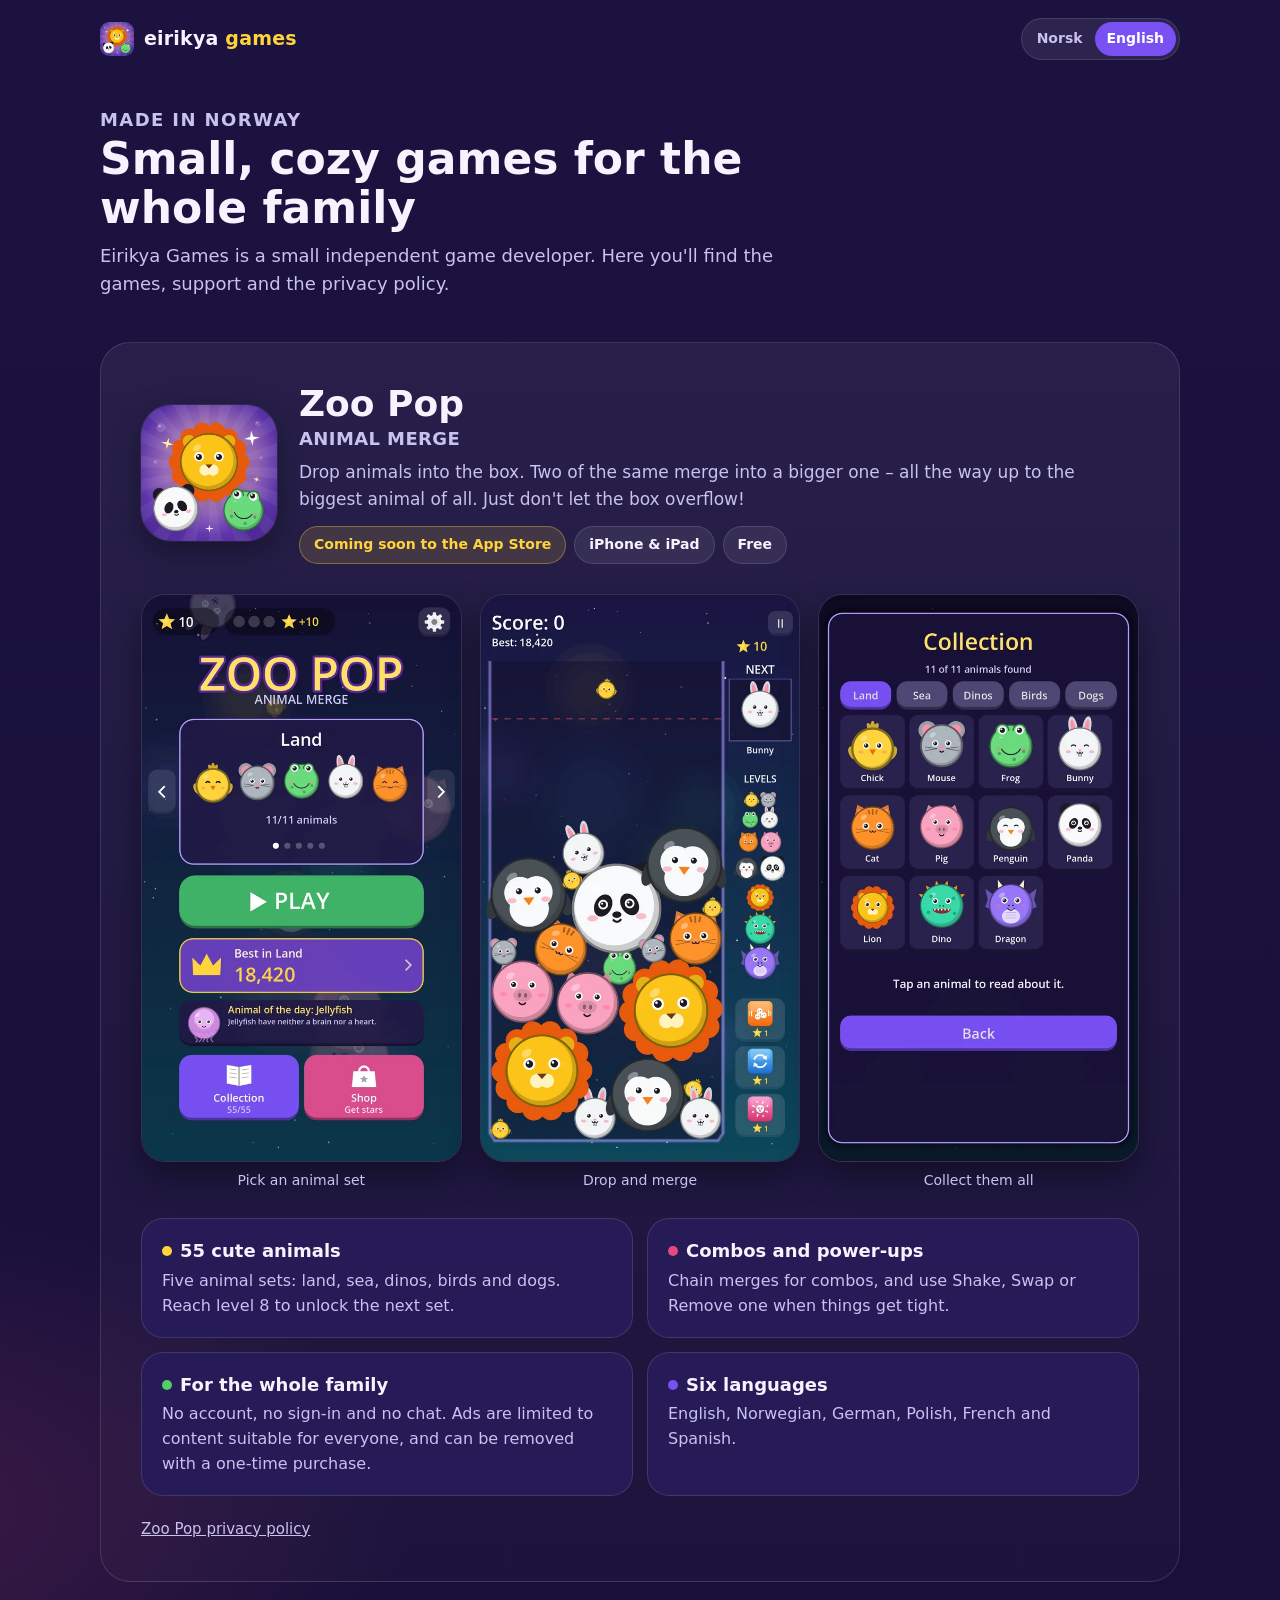
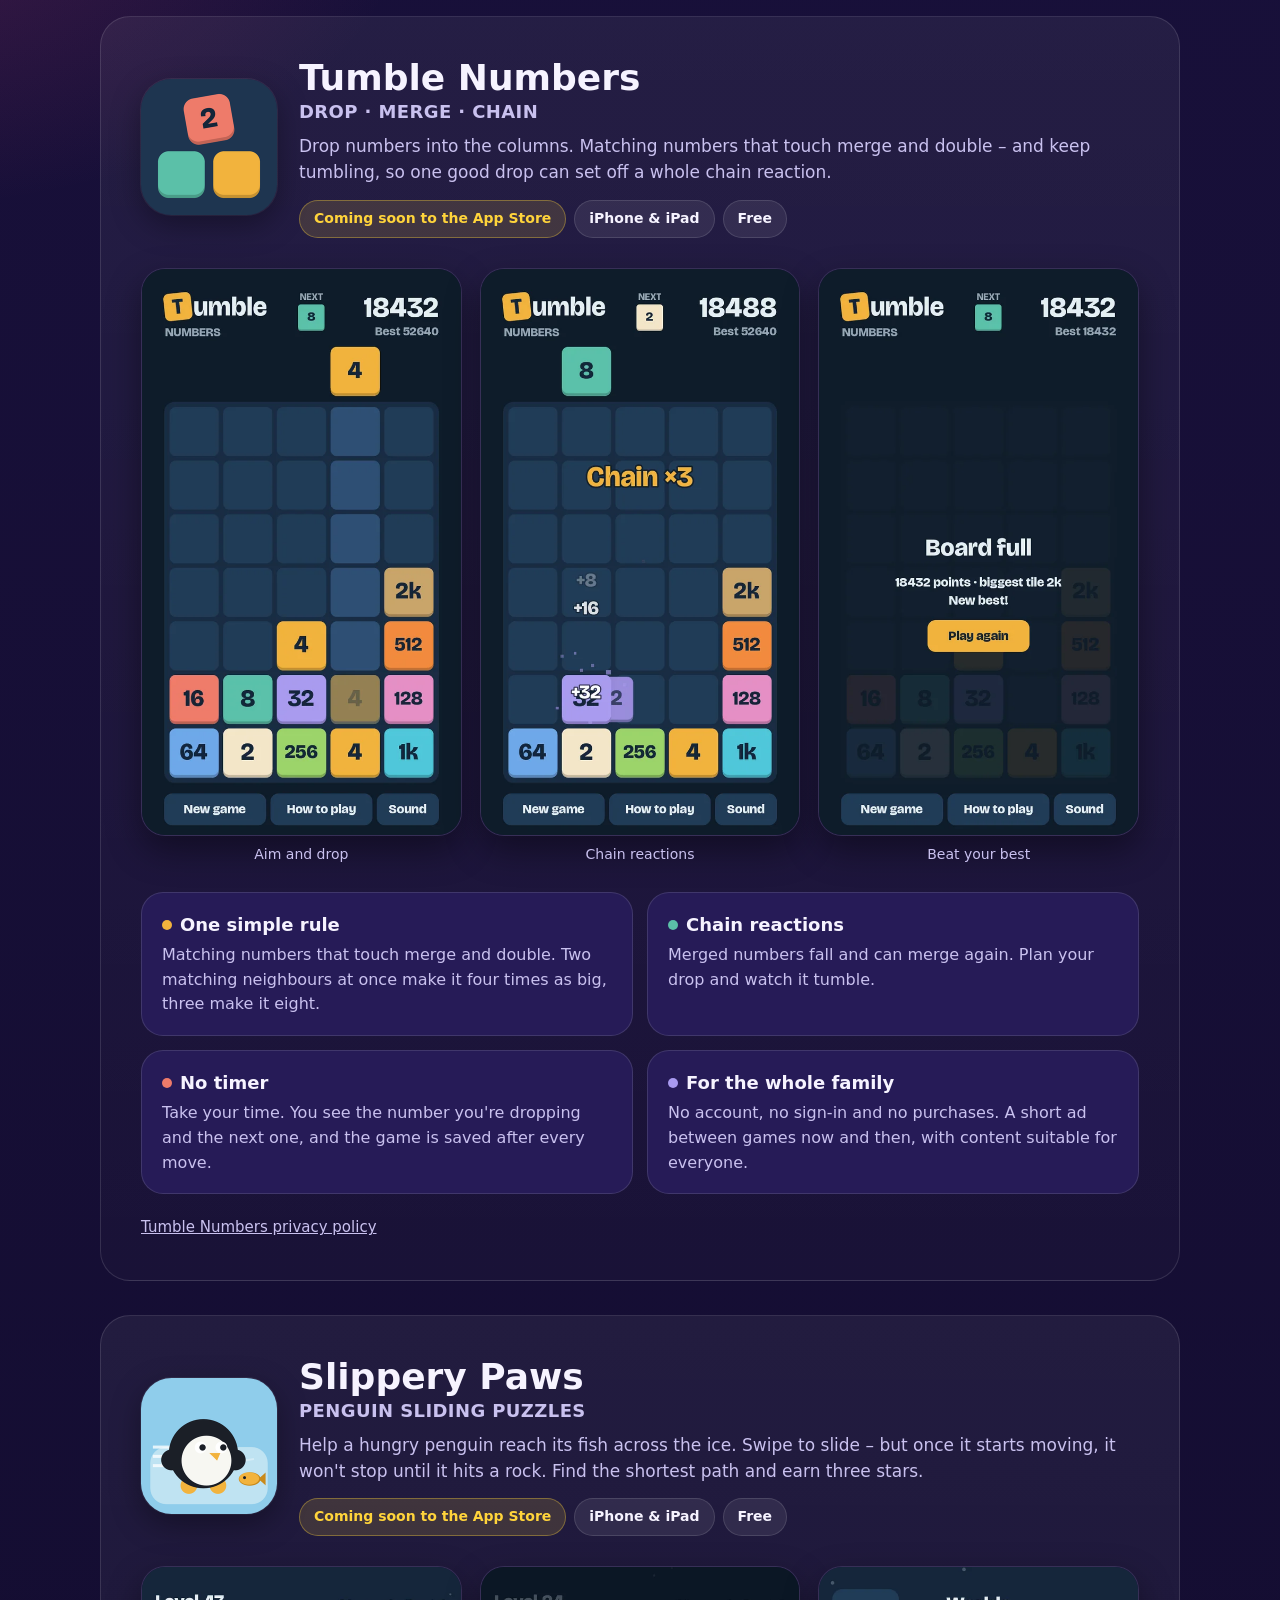
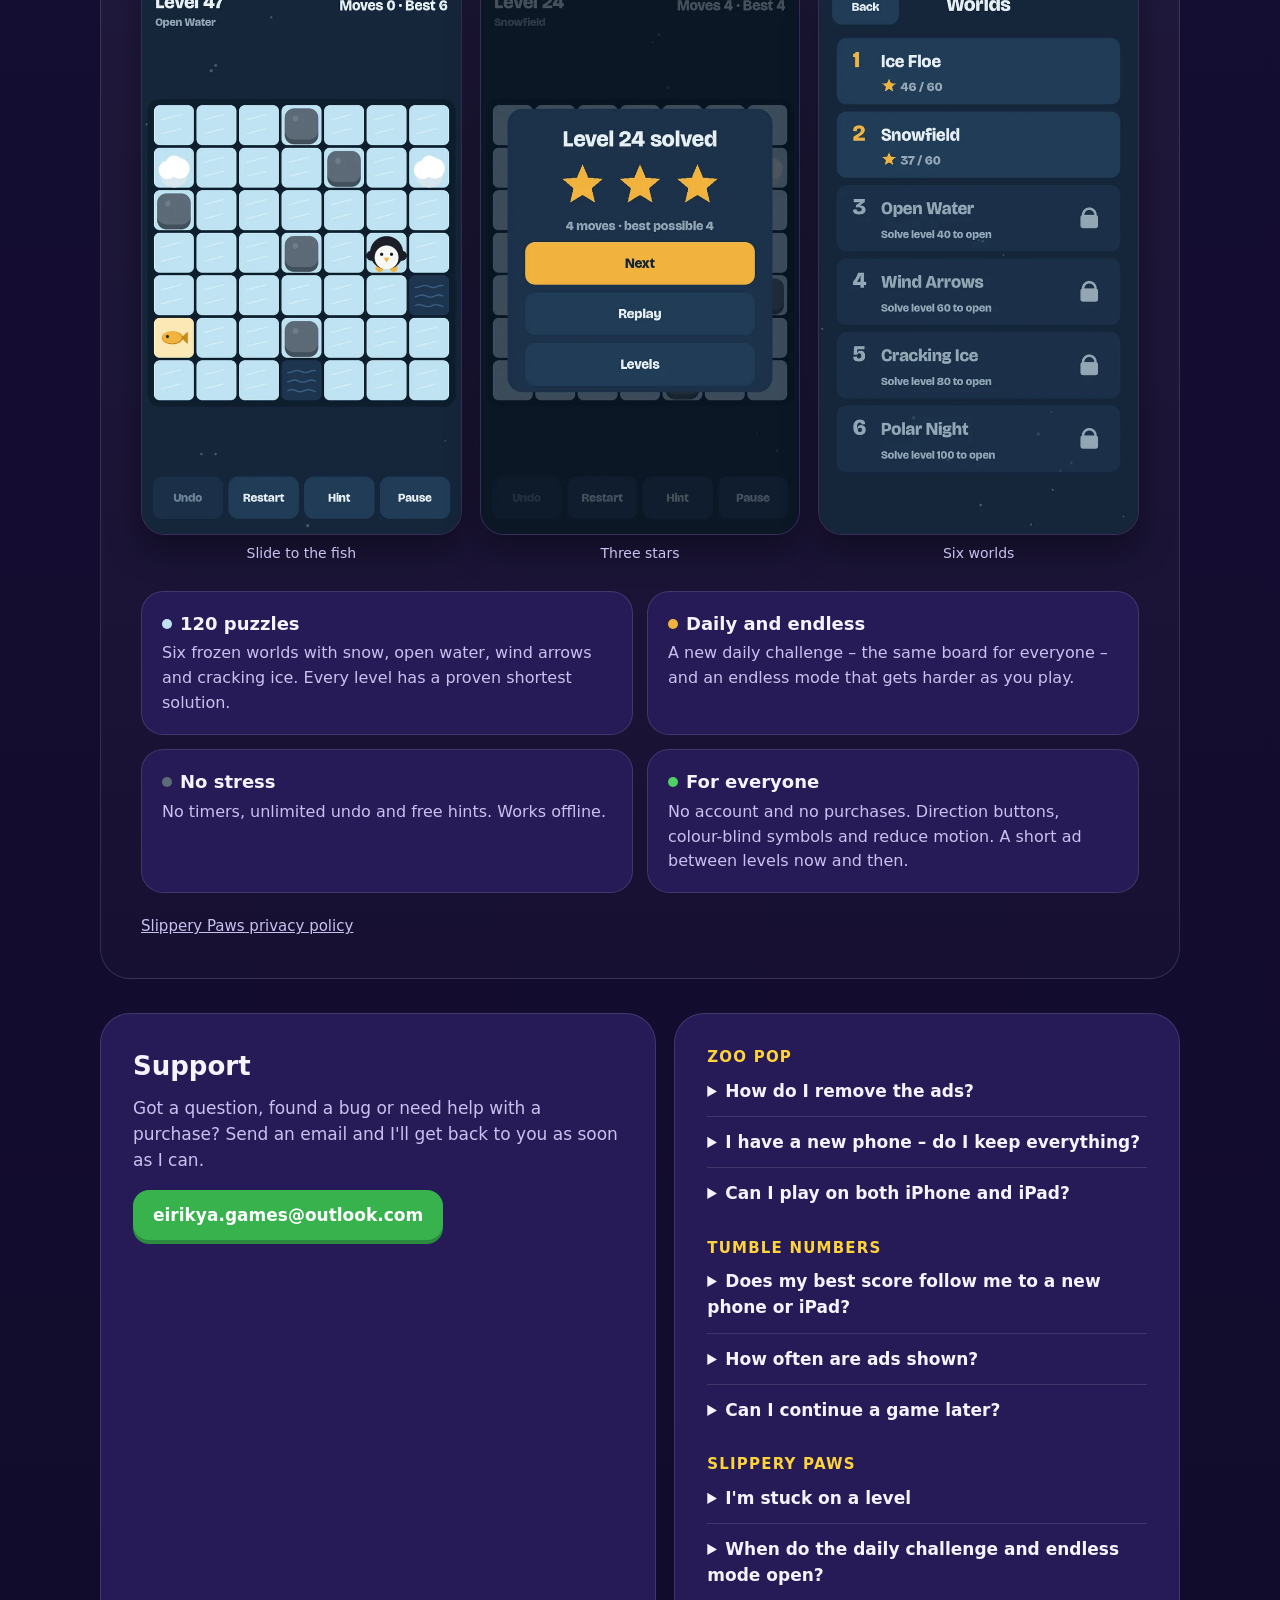
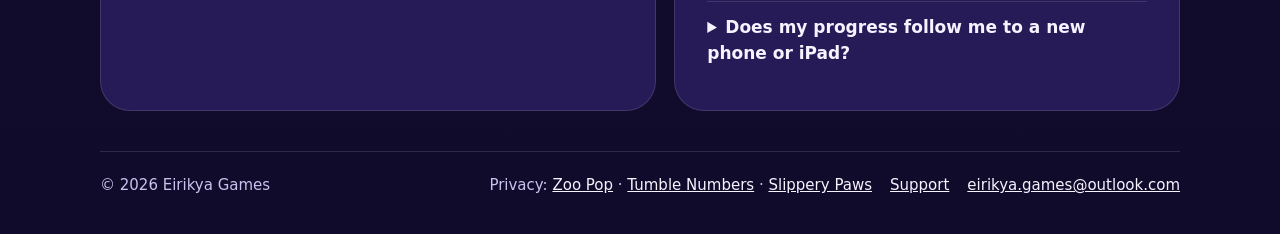
==== index.html @ 103c9e47 "Add Slippery Paws: privacy page and game card on the front page Co-Authored-By: Claude Opus 5.5 <nor" ====
<!doctype html>
<html lang="en">
<head>
  <meta charset="utf-8">
  <meta name="viewport" content="width=device-width, initial-scale=1">
  <title>Eirikya Games – Zoo Pop, Tumble Numbers and Slippery Paws</title>
  <meta name="title-en" content="Eirikya Games – Zoo Pop, Tumble Numbers and Slippery Paws">
  <meta name="title-nb" content="Eirikya Games – Zoo Pop, Tumble Numbers og Slippery Paws">
  <meta name="description" content="Eirikya Games makes small, cozy games for the whole family: Zoo Pop: Animal Merge, Tumble Numbers and Slippery Paws.">
  <meta name="theme-color" content="#1b1240">
  <meta property="og:title" content="Eirikya Games">
  <meta property="og:description" content="Small, cozy games for the whole family: Zoo Pop, Tumble Numbers and Slippery Paws.">
  <meta property="og:image" content="https://eirikya.github.io/img/zoopop-icon.png">
  <meta property="og:url" content="https://eirikya.github.io/">
  <link rel="icon" type="image/png" href="img/favicon.png">
  <link rel="apple-touch-icon" href="img/apple-touch-icon.png">
  <link rel="stylesheet" href="assets/site.css">
  <script src="assets/lang.js"></script>
</head>
<body>
  <div class="wrap">
    <header class="top">
      <a class="brand" href="./">
        <img src="img/favicon.png" alt="" width="34" height="34">
        <span>eirikya <b>games</b></span>
      </a>
      <div class="langs" role="group" aria-label="Language / Språk">
        <button type="button" data-set-lang="nb" aria-pressed="false" lang="nb">Norsk</button>
        <button type="button" data-set-lang="en" aria-pressed="false" lang="en">English</button>
      </div>
    </header>

    <main>
      <section class="intro">
        <div data-l="nb" lang="nb">
          <p class="eyebrow">Laget i Norge</p>
          <h1>Små, koselige spill for hele familien</h1>
          <p>Eirikya Games er en liten, uavhengig spillutvikler. Her finner du spillene, brukerstøtte og personvernerklæringen.</p>
        </div>
        <div data-l="en" lang="en">
          <p class="eyebrow">Made in Norway</p>
          <h1>Small, cozy games for the whole family</h1>
          <p>Eirikya Games is a small independent game developer. Here you'll find the games, support and the privacy policy.</p>
        </div>
      </section>

      <article class="game" id="zoopop" aria-labelledby="zoopop-title">
        <div class="game-head">
          <img class="app-icon" src="img/zoopop-icon.png" alt="Zoo Pop app icon" width="136" height="136">
          <div>
            <h2 id="zoopop-title">Zoo Pop<small>ANIMAL MERGE</small></h2>
            <p data-l="nb" lang="nb">Slipp dyrene ned i boksen. To like dyr smelter sammen til et større – helt opp til det største dyret av dem alle. Men pass på så boksen ikke blir full!</p>
            <p data-l="en" lang="en">Drop animals into the box. Two of the same merge into a bigger one – all the way up to the biggest animal of all. Just don't let the box overflow!</p>
            <div class="badges">
              <span class="badge" data-l="nb" lang="nb">Kommer snart på App Store</span>
              <span class="badge" data-l="en" lang="en">Coming soon to the App Store</span>
              <span class="badge soft">iPhone &amp; iPad</span>
              <span class="badge soft" data-l="nb" lang="nb">Gratis</span>
              <span class="badge soft" data-l="en" lang="en">Free</span>
            </div>
          </div>
        </div>

        <div class="shots">
          <figure>
            <img data-l="nb" src="img/zoopop-menu-nb.webp" alt="Hovedmenyen i Zoo Pop" width="600" height="1067" loading="lazy">
            <img data-l="en" src="img/zoopop-menu.webp" alt="Zoo Pop main menu" width="600" height="1067" loading="lazy">
            <figcaption><span data-l="nb" lang="nb">Velg dyresett</span><span data-l="en" lang="en">Pick an animal set</span></figcaption>
          </figure>
          <figure>
            <img data-l="nb" src="img/zoopop-play-nb.webp" alt="Zoo Pop: dyr som slås sammen i boksen" width="600" height="1067" loading="lazy">
            <img data-l="en" src="img/zoopop-play.webp" alt="Zoo Pop gameplay with merging animals" width="600" height="1067" loading="lazy">
            <figcaption><span data-l="nb" lang="nb">Slipp og slå sammen</span><span data-l="en" lang="en">Drop and merge</span></figcaption>
          </figure>
          <figure>
            <img data-l="nb" src="img/zoopop-collection-nb.webp" alt="Dyresamlingen i Zoo Pop" width="600" height="1067" loading="lazy">
            <img data-l="en" src="img/zoopop-collection.webp" alt="Zoo Pop animal collection" width="600" height="1067" loading="lazy">
            <figcaption><span data-l="nb" lang="nb">Samle alle dyrene</span><span data-l="en" lang="en">Collect them all</span></figcaption>
          </figure>
        </div>

        <div class="features">
          <div class="feature">
            <h3><span class="dot" style="background:#ffd43b"></span><span data-l="nb" lang="nb">55 søte dyr</span><span data-l="en" lang="en">55 cute animals</span></h3>
            <p data-l="nb" lang="nb">Fem dyresett: land, hav, dinoer, fugler og hunder. Lag nivå 8 for å låse opp neste sett.</p>
            <p data-l="en" lang="en">Five animal sets: land, sea, dinos, birds and dogs. Reach level 8 to unlock the next set.</p>
          </div>
          <div class="feature">
            <h3><span class="dot" style="background:#e64980"></span><span data-l="nb" lang="nb">Kombo og hjelpemidler</span><span data-l="en" lang="en">Combos and power-ups</span></h3>
            <p data-l="nb" lang="nb">Slå sammen flere dyr på rad for kombo, og bruk Rist, Bytt eller Fjern ett dyr når det blir trangt.</p>
            <p data-l="en" lang="en">Chain merges for combos, and use Shake, Swap or Remove one when things get tight.</p>
          </div>
          <div class="feature">
            <h3><span class="dot" style="background:#51cf66"></span><span data-l="nb" lang="nb">For hele familien</span><span data-l="en" lang="en">For the whole family</span></h3>
            <p data-l="nb" lang="nb">Ingen konto, ingen innlogging og ingen chat. Reklamen er begrenset til innhold som passer for alle, og kan fjernes med et engangskjøp.</p>
            <p data-l="en" lang="en">No account, no sign-in and no chat. Ads are limited to content suitable for everyone, and can be removed with a one-time purchase.</p>
          </div>
          <div class="feature">
            <h3><span class="dot" style="background:#7950f2"></span><span data-l="nb" lang="nb">Seks språk</span><span data-l="en" lang="en">Six languages</span></h3>
            <p data-l="nb" lang="nb">Norsk, engelsk, tysk, polsk, fransk og spansk.</p>
            <p data-l="en" lang="en">English, Norwegian, German, Polish, French and Spanish.</p>
          </div>
        </div>
        <p class="game-links">
          <a href="zoopop/personvern.html"><span data-l="nb" lang="nb">Personvern for Zoo Pop</span><span data-l="en" lang="en">Zoo Pop privacy policy</span></a>
        </p>
      </article>

      <article class="game" id="tumble-numbers" aria-labelledby="tumble-title">
        <div class="game-head">
          <img class="app-icon" src="img/tumble-numbers-icon.png" alt="Tumble Numbers app icon" width="136" height="136">
          <div>
            <h2 id="tumble-title">Tumble Numbers<small>DROP · MERGE · CHAIN</small></h2>
            <p data-l="nb" lang="nb">Slipp tall ned i kolonnene. Like tall som havner inntil hverandre, slår seg sammen og dobles – og faller videre, så ett godt slipp kan sette i gang en hel kjedereaksjon.</p>
            <p data-l="en" lang="en">Drop numbers into the columns. Matching numbers that touch merge and double – and keep tumbling, so one good drop can set off a whole chain reaction.</p>
            <div class="badges">
              <span class="badge" data-l="nb" lang="nb">Kommer snart på App Store</span>
              <span class="badge" data-l="en" lang="en">Coming soon to the App Store</span>
              <span class="badge soft">iPhone &amp; iPad</span>
              <span class="badge soft" data-l="nb" lang="nb">Gratis</span>
              <span class="badge soft" data-l="en" lang="en">Free</span>
            </div>
          </div>
        </div>

        <div class="shots">
          <figure>
            <img src="img/tumble-numbers-play.webp" alt="Tumble Numbers: the number above the board and where it will land" width="600" height="1067" loading="lazy">
            <figcaption><span data-l="nb" lang="nb">Sikt og slipp</span><span data-l="en" lang="en">Aim and drop</span></figcaption>
          </figure>
          <figure>
            <img src="img/tumble-numbers-chain.webp" alt="Tumble Numbers: a chain reaction" width="600" height="1067" loading="lazy">
            <figcaption><span data-l="nb" lang="nb">Kjedereaksjoner</span><span data-l="en" lang="en">Chain reactions</span></figcaption>
          </figure>
          <figure>
            <img src="img/tumble-numbers-over.webp" alt="Tumble Numbers: board full and a new best score" width="600" height="1067" loading="lazy">
            <figcaption><span data-l="nb" lang="nb">Slå rekorden</span><span data-l="en" lang="en">Beat your best</span></figcaption>
          </figure>
        </div>

        <div class="features">
          <div class="feature">
            <h3><span class="dot" style="background:#f2b33d"></span><span data-l="nb" lang="nb">Én enkel regel</span><span data-l="en" lang="en">One simple rule</span></h3>
            <p data-l="nb" lang="nb">Like tall som møtes, slås sammen og dobles. To like naboer på én gang gir fire ganger så mye, tre gir åtte.</p>
            <p data-l="en" lang="en">Matching numbers that touch merge and double. Two matching neighbours at once make it four times as big, three make it eight.</p>
          </div>
          <div class="feature">
            <h3><span class="dot" style="background:#5bc0a8"></span><span data-l="nb" lang="nb">Kjedereaksjoner</span><span data-l="en" lang="en">Chain reactions</span></h3>
            <p data-l="nb" lang="nb">Sammenslåtte tall faller ned og kan slå seg sammen igjen. Planlegg slippet, og se det tumle.</p>
            <p data-l="en" lang="en">Merged numbers fall and can merge again. Plan your drop and watch it tumble.</p>
          </div>
          <div class="feature">
            <h3><span class="dot" style="background:#ee7b6a"></span><span data-l="nb" lang="nb">Ingen klokke</span><span data-l="en" lang="en">No timer</span></h3>
            <p data-l="nb" lang="nb">Tenk så lenge du vil. Du ser tallet du slipper og det neste, og spillet lagres etter hvert trekk.</p>
            <p data-l="en" lang="en">Take your time. You see the number you're dropping and the next one, and the game is saved after every move.</p>
          </div>
          <div class="feature">
            <h3><span class="dot" style="background:#a99af0"></span><span data-l="nb" lang="nb">For hele familien</span><span data-l="en" lang="en">For the whole family</span></h3>
            <p data-l="nb" lang="nb">Ingen konto, ingen innlogging og ingen kjøp. En kort reklame mellom spillene innimellom, med innhold som passer for alle.</p>
            <p data-l="en" lang="en">No account, no sign-in and no purchases. A short ad between games now and then, with content suitable for everyone.</p>
          </div>
        </div>
        <p class="game-links">
          <a href="tumble-numbers/personvern.html"><span data-l="nb" lang="nb">Personvern for Tumble Numbers</span><span data-l="en" lang="en">Tumble Numbers privacy policy</span></a>
        </p>
      </article>

      <article class="game" id="slippery-paws" aria-labelledby="slippery-title">
        <div class="game-head">
          <img class="app-icon" src="img/slippery-paws-icon.png" alt="Slippery Paws app icon" width="136" height="136">
          <div>
            <h2 id="slippery-title">Slippery Paws<small>PENGUIN SLIDING PUZZLES</small></h2>
            <p data-l="nb" lang="nb">Hjelp en sulten pingvin fram til fisken over isen. Sveip for å gli – men når pingvinen først er i gang, stopper den ikke før den treffer en stein. Finn den korteste veien og få tre stjerner.</p>
            <p data-l="en" lang="en">Help a hungry penguin reach its fish across the ice. Swipe to slide – but once it starts moving, it won't stop until it hits a rock. Find the shortest path and earn three stars.</p>
            <div class="badges">
              <span class="badge" data-l="nb" lang="nb">Kommer snart på App Store</span>
              <span class="badge" data-l="en" lang="en">Coming soon to the App Store</span>
              <span class="badge soft">iPhone &amp; iPad</span>
              <span class="badge soft" data-l="nb" lang="nb">Gratis</span>
              <span class="badge soft" data-l="en" lang="en">Free</span>
            </div>
          </div>
        </div>

        <div class="shots">
          <figure>
            <img src="img/slippery-paws-play.webp" alt="Slippery Paws: a level with open water and snow" width="600" height="1067" loading="lazy">
            <figcaption><span data-l="nb" lang="nb">Gli til fisken</span><span data-l="en" lang="en">Slide to the fish</span></figcaption>
          </figure>
          <figure>
            <img src="img/slippery-paws-solved.webp" alt="Slippery Paws: level solved with three stars" width="600" height="1067" loading="lazy">
            <figcaption><span data-l="nb" lang="nb">Tre stjerner</span><span data-l="en" lang="en">Three stars</span></figcaption>
          </figure>
          <figure>
            <img src="img/slippery-paws-worlds.webp" alt="Slippery Paws: six frozen worlds" width="600" height="1067" loading="lazy">
            <figcaption><span data-l="nb" lang="nb">Seks verdener</span><span data-l="en" lang="en">Six worlds</span></figcaption>
          </figure>
        </div>

        <div class="features">
          <div class="feature">
            <h3><span class="dot" style="background:#bfe3f2"></span><span data-l="nb" lang="nb">120 gåter</span><span data-l="en" lang="en">120 puzzles</span></h3>
            <p data-l="nb" lang="nb">Seks frosne verdener med snø, råk, vindpiler og sprukken is. Hvert nivå har en bevist korteste løsning.</p>
            <p data-l="en" lang="en">Six frozen worlds with snow, open water, wind arrows and cracking ice. Every level has a proven shortest solution.</p>
          </div>
          <div class="feature">
            <h3><span class="dot" style="background:#f2b33d"></span><span data-l="nb" lang="nb">Daglig og uendelig</span><span data-l="en" lang="en">Daily and endless</span></h3>
            <p data-l="nb" lang="nb">En ny daglig utfordring – samme brett for alle – og en uendelig modus som blir vanskeligere jo mer du spiller.</p>
            <p data-l="en" lang="en">A new daily challenge – the same board for everyone – and an endless mode that gets harder as you play.</p>
          </div>
          <div class="feature">
            <h3><span class="dot" style="background:#5c6b78"></span><span data-l="nb" lang="nb">Ingen stress</span><span data-l="en" lang="en">No stress</span></h3>
            <p data-l="nb" lang="nb">Ingen klokke, ubegrenset angre og gratis hint. Spillet virker uten nett.</p>
            <p data-l="en" lang="en">No timers, unlimited undo and free hints. Works offline.</p>
          </div>
          <div class="feature">
            <h3><span class="dot" style="background:#51cf66"></span><span data-l="nb" lang="nb">For alle</span><span data-l="en" lang="en">For everyone</span></h3>
            <p data-l="nb" lang="nb">Ingen konto og ingen kjøp. Retningsknapper, fargeblind-symboler og redusert bevegelse. En kort reklame mellom nivåene innimellom.</p>
            <p data-l="en" lang="en">No account and no purchases. Direction buttons, colour-blind symbols and reduce motion. A short ad between levels now and then.</p>
          </div>
        </div>
        <p class="game-links">
          <a href="slippery-paws/personvern.html"><span data-l="nb" lang="nb">Personvern for Slippery Paws</span><span data-l="en" lang="en">Slippery Paws privacy policy</span></a>
        </p>
      </article>

      <section class="support" id="support" aria-labelledby="support-title">
        <div>
          <h2 id="support-title"><span data-l="nb" lang="nb">Brukerstøtte</span><span data-l="en" lang="en">Support</span></h2>
          <p data-l="nb" lang="nb">Har du spørsmål, funnet en feil eller trenger hjelp med et kjøp? Send en e-post, så svarer jeg så fort jeg kan.</p>
          <p data-l="en" lang="en">Got a question, found a bug or need help with a purchase? Send an email and I'll get back to you as soon as I can.</p>
          <a class="btn" href="mailto:eirikya.games@outlook.com">eirikya.games@outlook.com</a>
        </div>
        <div>
          <div data-l="nb" lang="nb">
            <div class="faq-group">
            <h3>Zoo Pop</h3>
            <details>
              <summary>Hvordan fjerner jeg reklamen?</summary>
              <p>Kjøp «Fjern reklame» i butikken eller under Innstillinger (tannhjulet). Det er et engangskjøp som gjelder for alltid.</p>
            </details>
            <details>
              <summary>Jeg har ny telefon – får jeg med meg alt?</summary>
              <p>Ja, hvis du er logget inn med samme Apple-konto og iCloud. Rekorder, stjerner, dyr, hatter og rammer hentes fra iCloud av seg selv, og «Fjern reklame» kommer tilbake automatisk. Mangler reklamekjøpet, trykk «Gjenopprett kjøp» under Innstillinger.</p>
            </details>
            <details>
              <summary>Kan jeg spille på både iPhone og iPad?</summary>
              <p>Ja. Fremgangen lagres på enheten og i din egen iCloud, så du har de samme rekordene, stjernene og dyrene på alle enhetene med samme Apple-konto. Under Innstillinger i spillet ser du om iCloud er på.</p>
            </details>
            </div>
            <div class="faq-group">
            <h3>Tumble Numbers</h3>
            <details>
              <summary>Følger rekorden med til en ny telefon eller iPad?</summary>
              <p>Nei. Rekorden lagres bare på enheten du spiller på, så iPhone og iPad har hver sin rekord, og den forsvinner hvis du sletter appen.</p>
            </details>
            <details>
              <summary>Hvor ofte kommer det reklame?</summary>
              <p>Bare mellom spillene, aldri mens du spiller, og høyst hvert 2. minutt. Spillet har ingen kjøp, heller ikke for å fjerne reklamen.</p>
            </details>
            <details>
              <summary>Kan jeg fortsette et spill senere?</summary>
              <p>Ja. Spillet lagres etter hvert trekk og når du legger bort appen, og fortsetter der du slapp neste gang du åpner den.</p>
            </details>
            </div>
            <div class="faq-group">
            <h3>Slippery Paws</h3>
            <details>
              <summary>Jeg står fast på et nivå</summary>
              <p>Trykk «Hint» – det er gratis og viser neste trekk på den korteste veien. Sier hintet «Try restarting», har sprukken is stengt veien: trykk «Restart».</p>
            </details>
            <details>
              <summary>Når åpner daglig utfordring og uendelig modus?</summary>
              <p>Etter at du har løst nivå 10. Den daglige utfordringen er den samme for alle, og bare første forsøk teller.</p>
            </details>
            <details>
              <summary>Følger fremdriften med til en ny telefon eller iPad?</summary>
              <p>Nei, fremdriften lagres bare på enheten du spiller på.</p>
            </details>
            </div>
          </div>
          <div data-l="en" lang="en">
            <div class="faq-group">
            <h3>Zoo Pop</h3>
            <details>
              <summary>How do I remove the ads?</summary>
              <p>Buy “Remove ads” in the shop or under Settings (the gear). It's a one-time purchase that lasts forever.</p>
            </details>
            <details>
              <summary>I have a new phone – do I keep everything?</summary>
              <p>Yes, as long as you're signed in with the same Apple Account and iCloud. Your scores, stars, animals, hats and frames come back from iCloud automatically, and “Remove ads” is restored by itself. If the ad purchase is missing, tap “Restore purchases” under Settings.</p>
            </details>
            <details>
              <summary>Can I play on both iPhone and iPad?</summary>
              <p>Yes. Your progress is saved on the device and in your own iCloud, so you have the same scores, stars and animals on every device with the same Apple Account. Settings in the game shows whether iCloud is on.</p>
            </details>
            </div>
            <div class="faq-group">
            <h3>Tumble Numbers</h3>
            <details>
              <summary>Does my best score follow me to a new phone or iPad?</summary>
              <p>No. The best score is stored only on the device you play on, so iPhone and iPad each have their own, and it's gone if you delete the app.</p>
            </details>
            <details>
              <summary>How often are ads shown?</summary>
              <p>Only between games, never while you play, and at most every 2 minutes. The game has no purchases, including none to remove ads.</p>
            </details>
            <details>
              <summary>Can I continue a game later?</summary>
              <p>Yes. The game is saved after every move and when you leave the app, and continues where you left off next time.</p>
            </details>
            </div>
            <div class="faq-group">
            <h3>Slippery Paws</h3>
            <details>
              <summary>I'm stuck on a level</summary>
              <p>Tap “Hint” – it's free and shows the next move on the shortest path. If the hint says “Try restarting”, cracked ice has closed the way: tap “Restart”.</p>
            </details>
            <details>
              <summary>When do the daily challenge and endless mode open?</summary>
              <p>After you solve level 10. The daily challenge is the same for everyone, and only your first try counts.</p>
            </details>
            <details>
              <summary>Does my progress follow me to a new phone or iPad?</summary>
              <p>No, your progress is stored only on the device you play on.</p>
            </details>
            </div>
          </div>
        </div>
      </section>
    </main>

    <footer class="foot">
      <span>© 2026 Eirikya Games</span>
      <nav aria-label="Footer">
        <span><span data-l="nb" lang="nb">Personvern:</span><span data-l="en" lang="en">Privacy:</span>
          <a href="zoopop/personvern.html">Zoo Pop</a> ·
          <a href="tumble-numbers/personvern.html">Tumble Numbers</a> ·
          <a href="slippery-paws/personvern.html">Slippery Paws</a></span>
        <a href="#support"><span data-l="nb" lang="nb">Brukerstøtte</span><span data-l="en" lang="en">Support</span></a>
        <a href="mailto:eirikya.games@outlook.com">eirikya.games@outlook.com</a>
      </nav>
    </footer>
  </div>
</body>
</html>
---- assets/site.css ----
/* Eirikya Games – felles stil */
:root {
  --bg: #1b1240;
  --bg-deep: #110b2b;
  --card: #261b57;
  --card-hi: #30246a;
  --line: rgba(255, 255, 255, 0.12);
  --text: #f6f3ff;
  --muted: #c9c1ef;
  --yellow: #ffd43b;
  --green: #37b24d;
  --green-hi: #51cf66;
  --violet: #7950f2;
  --pink: #e64980;
  --paper: #fbfaff;
  --ink: #221a45;
  --ink-muted: #5b5480;
  --radius: 22px;
  --font: ui-rounded, "SF Pro Rounded", "Nunito", "Segoe UI", system-ui, -apple-system, Roboto, "Helvetica Neue", Arial, sans-serif;
}

* { box-sizing: border-box; }

html { -webkit-text-size-adjust: 100%; }

body {
  margin: 0;
  font-family: var(--font);
  font-size: 17px;
  line-height: 1.55;
  color: var(--text);
  background-color: var(--bg);
  background-image:
    radial-gradient(1200px 600px at 85% -10%, rgba(121, 80, 242, 0.35), transparent 60%),
    radial-gradient(900px 500px at -10% 30%, rgba(230, 73, 128, 0.18), transparent 60%),
    linear-gradient(180deg, var(--bg) 0%, var(--bg-deep) 100%);
  min-height: 100vh;
}

a { color: var(--yellow); }
a:hover { text-decoration-thickness: 2px; }

img { max-width: 100%; height: auto; display: block; }

.wrap { width: min(1080px, 100% - 32px); margin-inline: auto; }

/* Språkbytte: uten JavaScript vises begge språk */
html[data-lang="en"] [data-l="nb"],
html[data-lang="nb"] [data-l="en"] { display: none !important; }

/* Topp */
.top {
  display: flex;
  align-items: center;
  justify-content: space-between;
  gap: 12px;
  padding: 18px 0;
}
.brand {
  display: inline-flex;
  align-items: center;
  gap: 10px;
  color: var(--text);
  text-decoration: none;
  font-weight: 800;
  font-size: 19px;
  letter-spacing: 0.2px;
}
.brand img { width: 34px; height: 34px; border-radius: 9px; }
.brand span { white-space: nowrap; }
.brand span b { color: var(--yellow); }

.langs {
  display: inline-flex;
  background: rgba(255, 255, 255, 0.08);
  border: 1px solid var(--line);
  border-radius: 999px;
  padding: 3px;
}
.langs button {
  font: inherit;
  font-size: 14px;
  font-weight: 700;
  color: var(--muted);
  background: none;
  border: 0;
  border-radius: 999px;
  padding: 6px 12px;
  cursor: pointer;
  min-height: 34px;
}
.langs button[aria-pressed="true"] { background: var(--violet); color: #fff; }
.langs button:focus-visible { outline: 2px solid var(--yellow); outline-offset: 2px; }

/* Forside */
.intro { padding: 28px 0 10px; max-width: 720px; }
.eyebrow {
  margin: 0 0 6px;
  color: var(--yellow);
  font-weight: 800;
  font-size: 14px;
  letter-spacing: 1.4px;
  text-transform: uppercase;
}
.intro h1 { margin: 0 0 10px; font-size: clamp(30px, 6vw, 44px); line-height: 1.12; }
.intro p { margin: 0; color: var(--muted); font-size: 18px; }

.game {
  margin: 34px 0 0;
  background: linear-gradient(180deg, rgba(255, 255, 255, 0.06), rgba(255, 255, 255, 0.02));
  border: 1px solid var(--line);
  border-radius: 30px;
  padding: clamp(20px, 4vw, 40px);
}
.game-head {
  display: grid;
  grid-template-columns: auto 1fr;
  gap: 22px;
  align-items: center;
}
.app-icon {
  width: clamp(96px, 18vw, 136px);
  aspect-ratio: 1;
  border-radius: 22.5%;
  box-shadow: 0 10px 30px rgba(0, 0, 0, 0.35), 0 0 0 1px rgba(255, 255, 255, 0.08);
}
.game h2 { margin: 0; font-size: clamp(26px, 4.6vw, 36px); line-height: 1.15; }
.game h2 small { display: block; color: var(--muted); font-size: 0.5em; font-weight: 700; letter-spacing: 0.4px; margin-top: 4px; }
.game-head p { margin: 10px 0 0; color: var(--muted); }

.badges { display: flex; flex-wrap: wrap; gap: 8px; margin-top: 14px; }
.badge {
  display: inline-flex;
  align-items: center;
  gap: 6px;
  padding: 7px 14px;
  border-radius: 999px;
  font-size: 14px;
  font-weight: 800;
  background: rgba(255, 212, 59, 0.14);
  color: var(--yellow);
  border: 1px solid rgba(255, 212, 59, 0.35);
}
.badge.soft { background: rgba(255, 255, 255, 0.08); color: var(--text); border-color: var(--line); }

.shots {
  display: grid;
  grid-template-columns: repeat(3, 1fr);
  gap: 18px;
  margin: 30px 0 6px;
}
.shots figure { margin: 0; }
.shots img {
  width: 100%;
  border-radius: 24px;
  border: 1px solid var(--line);
  box-shadow: 0 14px 34px rgba(0, 0, 0, 0.4);
  background: var(--bg);
}
.shots figcaption { text-align: center; color: var(--muted); font-size: 14px; margin-top: 8px; }

.features {
  display: grid;
  grid-template-columns: repeat(2, 1fr);
  gap: 14px;
  margin-top: 26px;
}
.feature {
  background: var(--card);
  border: 1px solid var(--line);
  border-radius: var(--radius);
  padding: 18px 20px;
}
.feature h3 { margin: 0 0 4px; font-size: 18px; }
.feature p { margin: 0; color: var(--muted); font-size: 16px; }
.dot { display: inline-block; width: 10px; height: 10px; border-radius: 50%; margin-right: 8px; vertical-align: 1px; }

.game-links { margin: 22px 0 0; font-size: 15px; }
.game-links a { color: var(--muted); }

/* Brukerstøtte */
.support {
  margin: 34px 0 0;
  display: grid;
  grid-template-columns: 1.1fr 1fr;
  gap: 18px;
}
.support > div {
  background: var(--card);
  border: 1px solid var(--line);
  border-radius: 30px;
  padding: clamp(20px, 4vw, 32px);
}
.support h2 { margin: 0 0 8px; font-size: 26px; }
.support p { margin: 0 0 16px; color: var(--muted); }
.btn {
  display: inline-flex;
  align-items: center;
  gap: 8px;
  min-height: 48px;
  padding: 12px 20px;
  border-radius: 16px;
  background: var(--green);
  color: #fff;
  font-weight: 800;
  text-decoration: none;
  box-shadow: 0 4px 0 #2b8a3e;
  word-break: break-all;
}
.btn:hover { background: var(--green-hi); }
.btn:focus-visible { outline: 3px solid var(--yellow); outline-offset: 3px; }

.faq-group + .faq-group { margin-top: 18px; }
.faq-group h3 { margin: 0 0 8px; font-size: 15px; letter-spacing: 1.2px; text-transform: uppercase; color: var(--yellow); }
details { border-top: 1px solid var(--line); padding: 12px 0; }
details:first-of-type { border-top: 0; padding-top: 0; }
summary { cursor: pointer; font-weight: 800; }
details p { margin: 8px 0 0; }

/* Bunn */
.foot {
  margin: 40px 0 0;
  padding: 22px 0 36px;
  border-top: 1px solid var(--line);
  color: var(--muted);
  font-size: 15px;
  display: flex;
  flex-wrap: wrap;
  gap: 8px 22px;
  justify-content: space-between;
}
.foot a { color: var(--text); }
.foot nav { display: flex; flex-wrap: wrap; gap: 8px 18px; }

/* Personvern */
.paper {
  background: var(--paper);
  color: var(--ink);
  border-radius: 30px;
  padding: clamp(22px, 5vw, 52px);
  margin: 18px auto 0;
  max-width: 820px;
  box-shadow: 0 20px 50px rgba(0, 0, 0, 0.35);
}
.paper a { color: #5f3dc4; }
.paper h1 { margin: 0 0 4px; font-size: clamp(24px, 6.4vw, 38px); line-height: 1.15; overflow-wrap: anywhere; hyphens: auto; }
.paper .updated { margin: 0 0 22px; color: var(--ink-muted); font-size: 15px; }
.paper h2 { margin: 30px 0 8px; font-size: 21px; }
.paper h3 { margin: 18px 0 6px; font-size: 17px; }
.paper p, .paper li { color: var(--ink); }
.paper ul { padding-left: 1.2em; }
.paper li { margin: 4px 0; }
.summary-box {
  background: #f1ecff;
  border: 1px solid #d9ceff;
  border-radius: 18px;
  padding: 16px 20px;
}
.summary-box h2 { margin-top: 0; }
.summary-box ul { margin: 0; }
.paper table { width: 100%; border-collapse: collapse; font-size: 15px; margin: 10px 0; }
.paper th, .paper td { text-align: left; padding: 8px 10px; border-bottom: 1px solid #e3def5; vertical-align: top; }
.paper th { background: #f4f1ff; }
.table-scroll { overflow-x: auto; }
.back { display: inline-block; margin: 6px 0 0; color: var(--muted); }
.paper .back { color: #5f3dc4; font-weight: 700; }

@media (max-width: 760px) {
  body { font-size: 16px; }
  .shots {
    grid-template-columns: repeat(3, 72%);
    overflow-x: auto;
    scroll-snap-type: x mandatory;
    padding-bottom: 8px;
    margin-inline: -4px;
    padding-inline: 4px;
  }
  .shots figure { scroll-snap-align: center; }
  .features { grid-template-columns: 1fr; }
  .support { grid-template-columns: 1fr; }
  .game-head { grid-template-columns: 1fr; text-align: left; }
}

@media (prefers-reduced-motion: no-preference) {
  .btn, .langs button { transition: background-color 0.15s ease; }
}
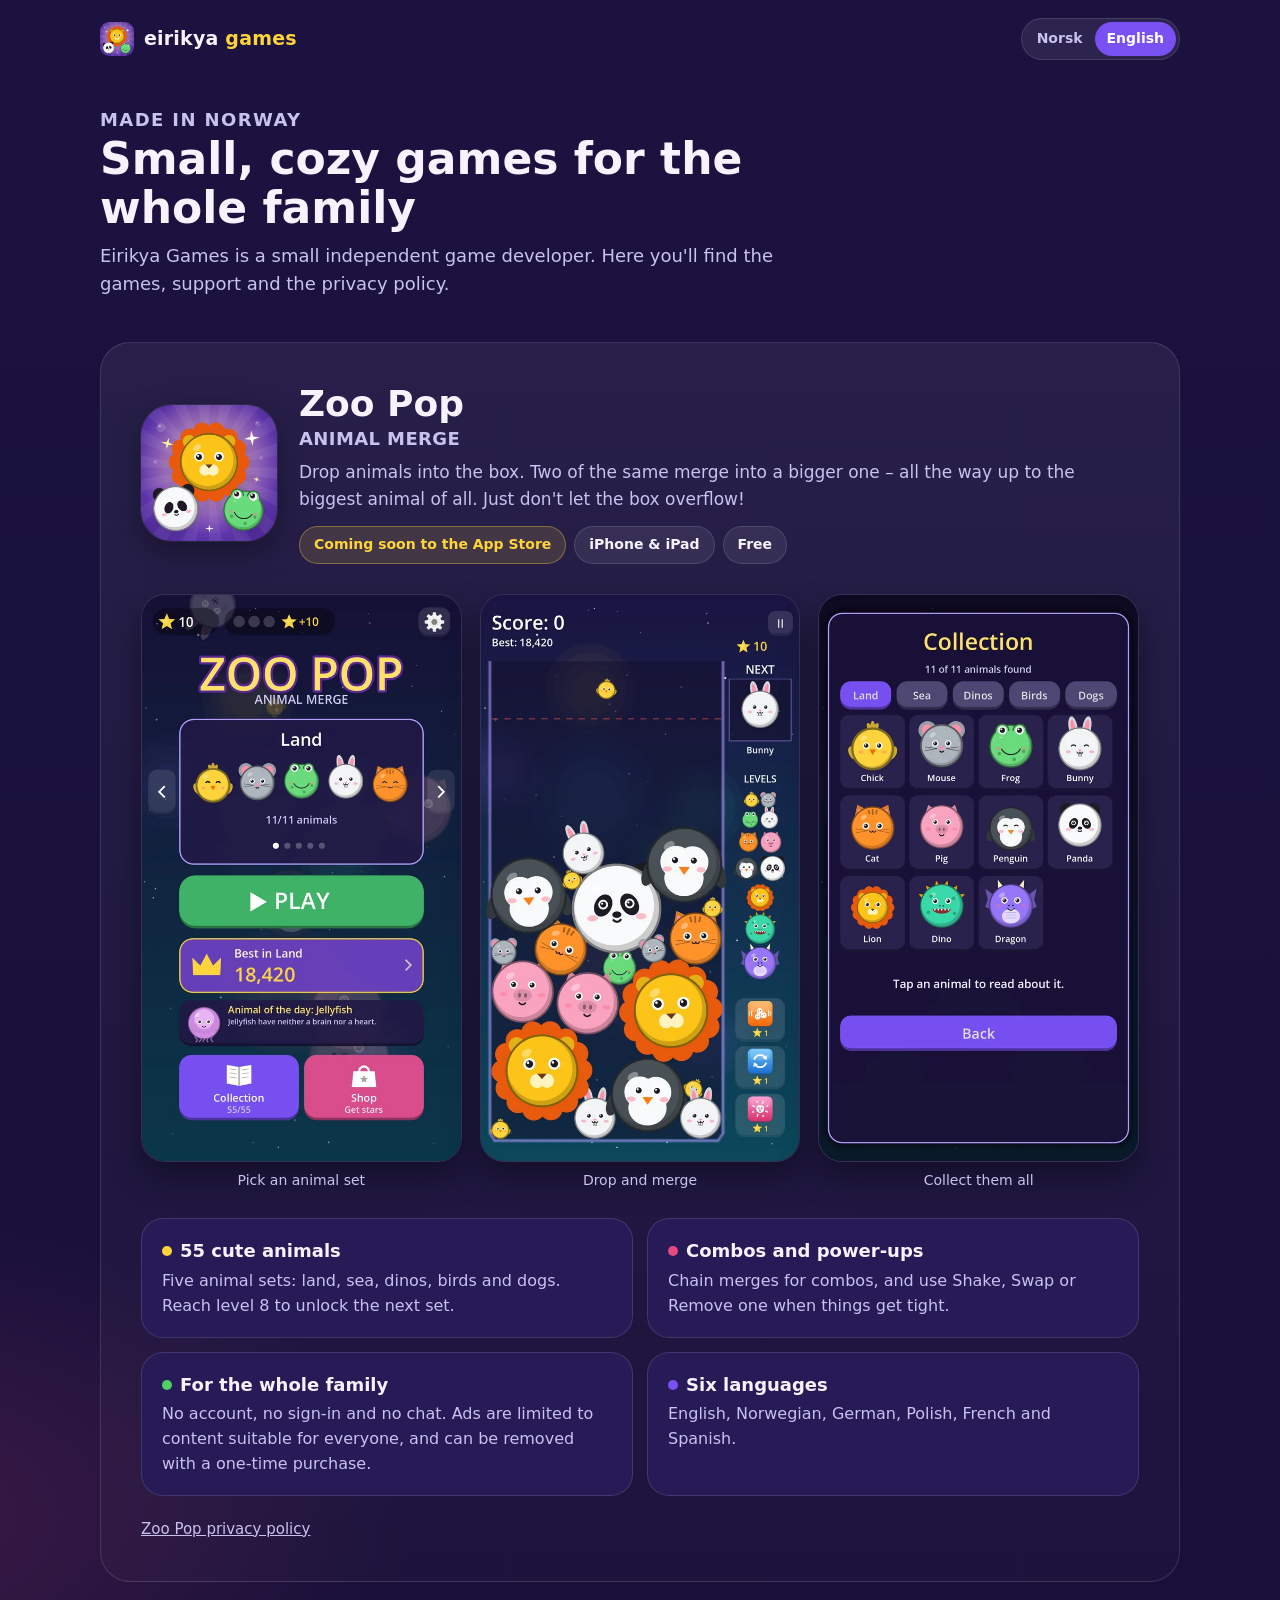
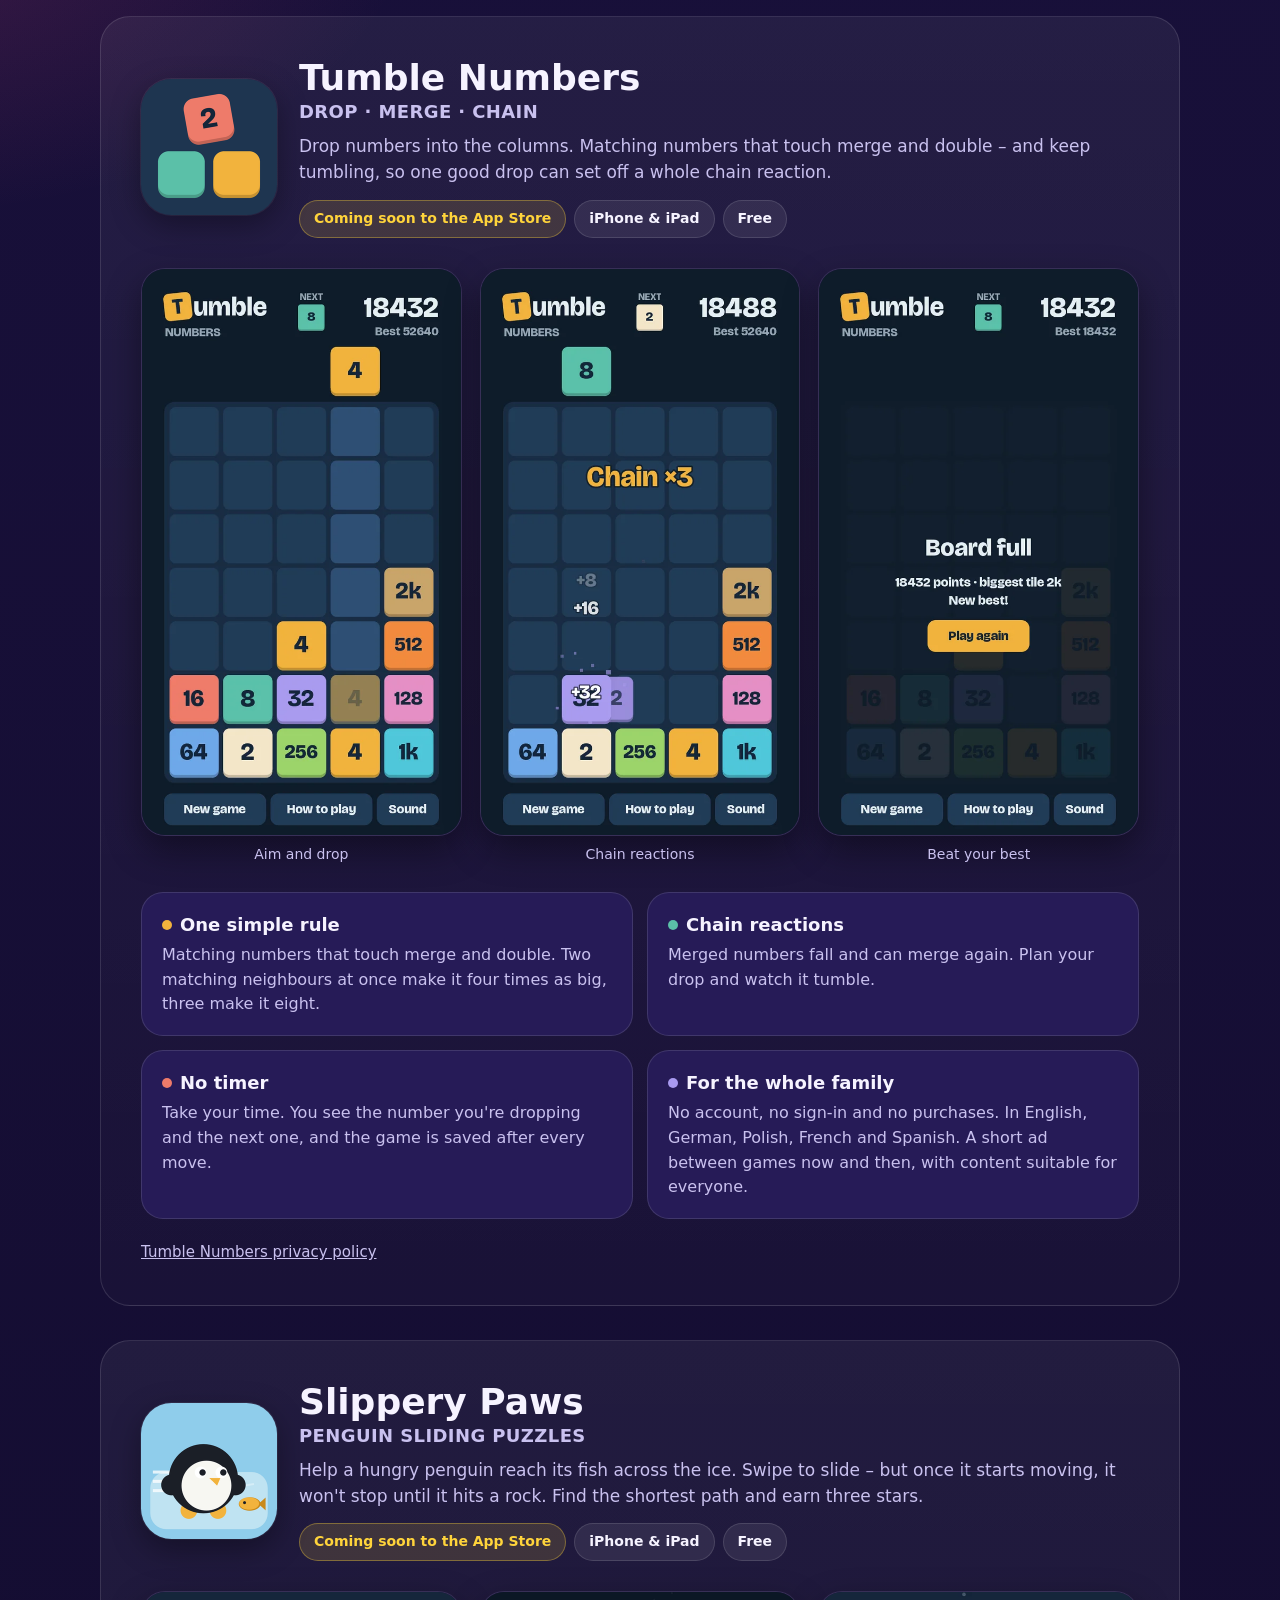
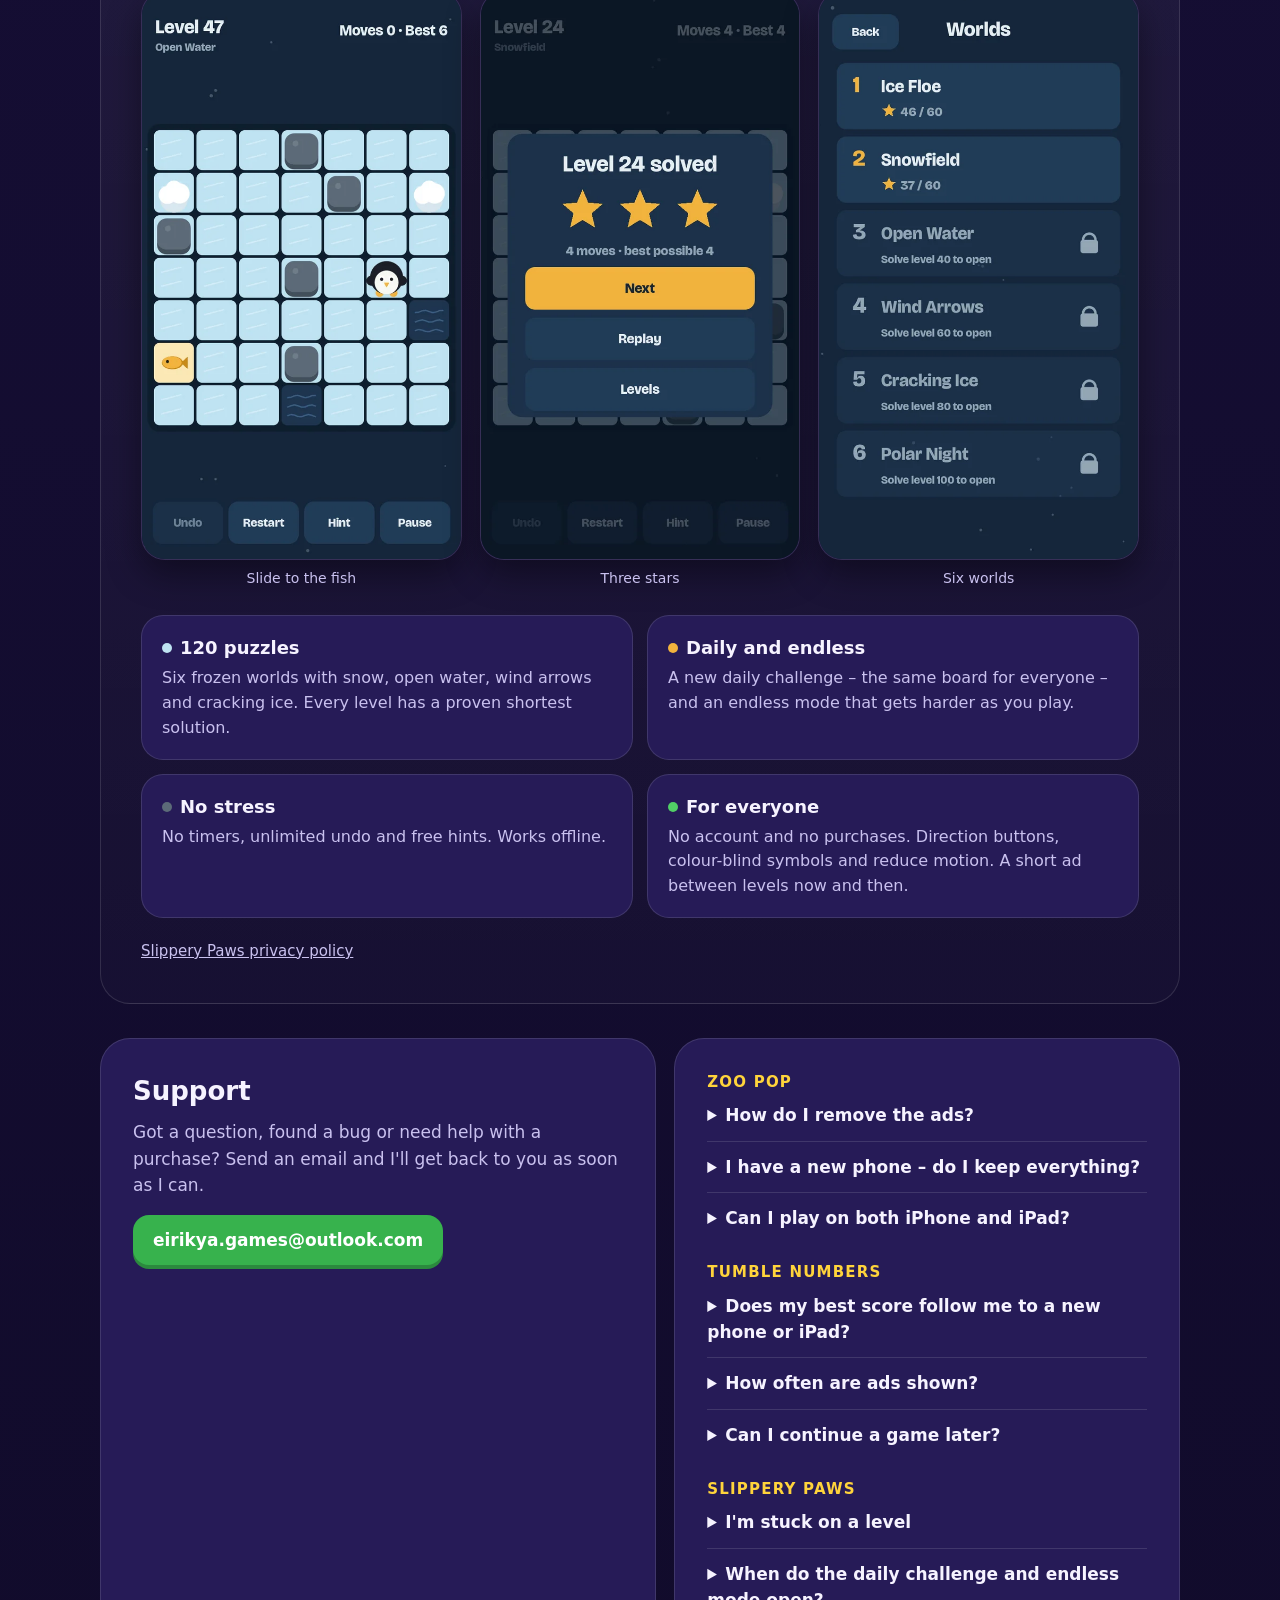
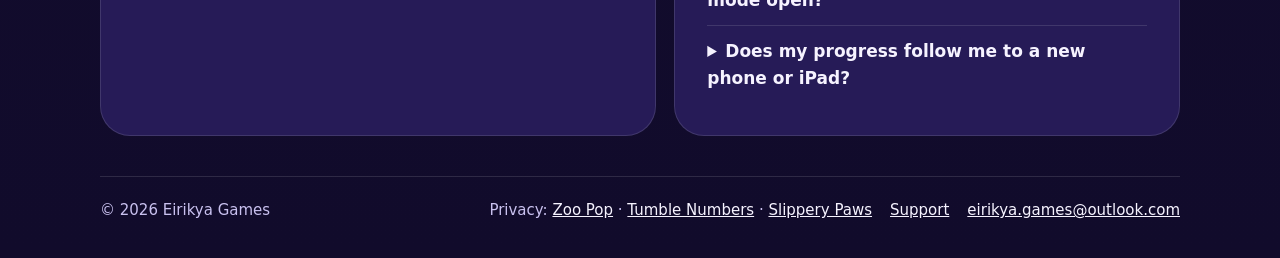
==== commit b1db0f33: "Tumble Numbers: new ad timing, ad break in long games and five languages - Privacy policy: ads betwe" ====
--- a/index.html
+++ b/index.html
@@ -156,8 +156,8 @@
           </div>
           <div class="feature">
             <h3><span class="dot" style="background:#a99af0"></span><span data-l="nb" lang="nb">For hele familien</span><span data-l="en" lang="en">For the whole family</span></h3>
-            <p data-l="nb" lang="nb">Ingen konto, ingen innlogging og ingen kjøp. En kort reklame mellom spillene innimellom, med innhold som passer for alle.</p>
-            <p data-l="en" lang="en">No account, no sign-in and no purchases. A short ad between games now and then, with content suitable for everyone.</p>
+            <p data-l="nb" lang="nb">Ingen konto, ingen innlogging og ingen kjøp. På engelsk, tysk, polsk, fransk og spansk. En kort reklame mellom spillene innimellom, med innhold som passer for alle.</p>
+            <p data-l="en" lang="en">No account, no sign-in and no purchases. In English, German, Polish, French and Spanish. A short ad between games now and then, with content suitable for everyone.</p>
           </div>
         </div>
         <p class="game-links">
@@ -256,7 +256,7 @@
             </details>
             <details>
               <summary>Hvor ofte kommer det reklame?</summary>
-              <p>Bare mellom spillene, aldri mens du spiller, og høyst hvert 2. minutt. Spillet har ingen kjøp, heller ikke for å fjerne reklamen.</p>
+              <p>Mellom spillene: første gang tidligst 6 minutter etter at du åpnet spillet, deretter høyst hvert 20. minutt. Varer et spill i over 30 minutter, kommer én kort reklamepause som varsles først. Spillet har ingen kjøp, heller ikke for å fjerne reklamen.</p>
             </details>
             <details>
               <summary>Kan jeg fortsette et spill senere?</summary>
@@ -303,7 +303,7 @@
             </details>
             <details>
               <summary>How often are ads shown?</summary>
-              <p>Only between games, never while you play, and at most every 2 minutes. The game has no purchases, including none to remove ads.</p>
+              <p>Between games: the first one no earlier than 6 minutes after you open the game, then at most every 20 minutes. If a game lasts more than 30 minutes, there is one short ad break, announced first. The game has no purchases, including none to remove ads.</p>
             </details>
             <details>
               <summary>Can I continue a game later?</summary>
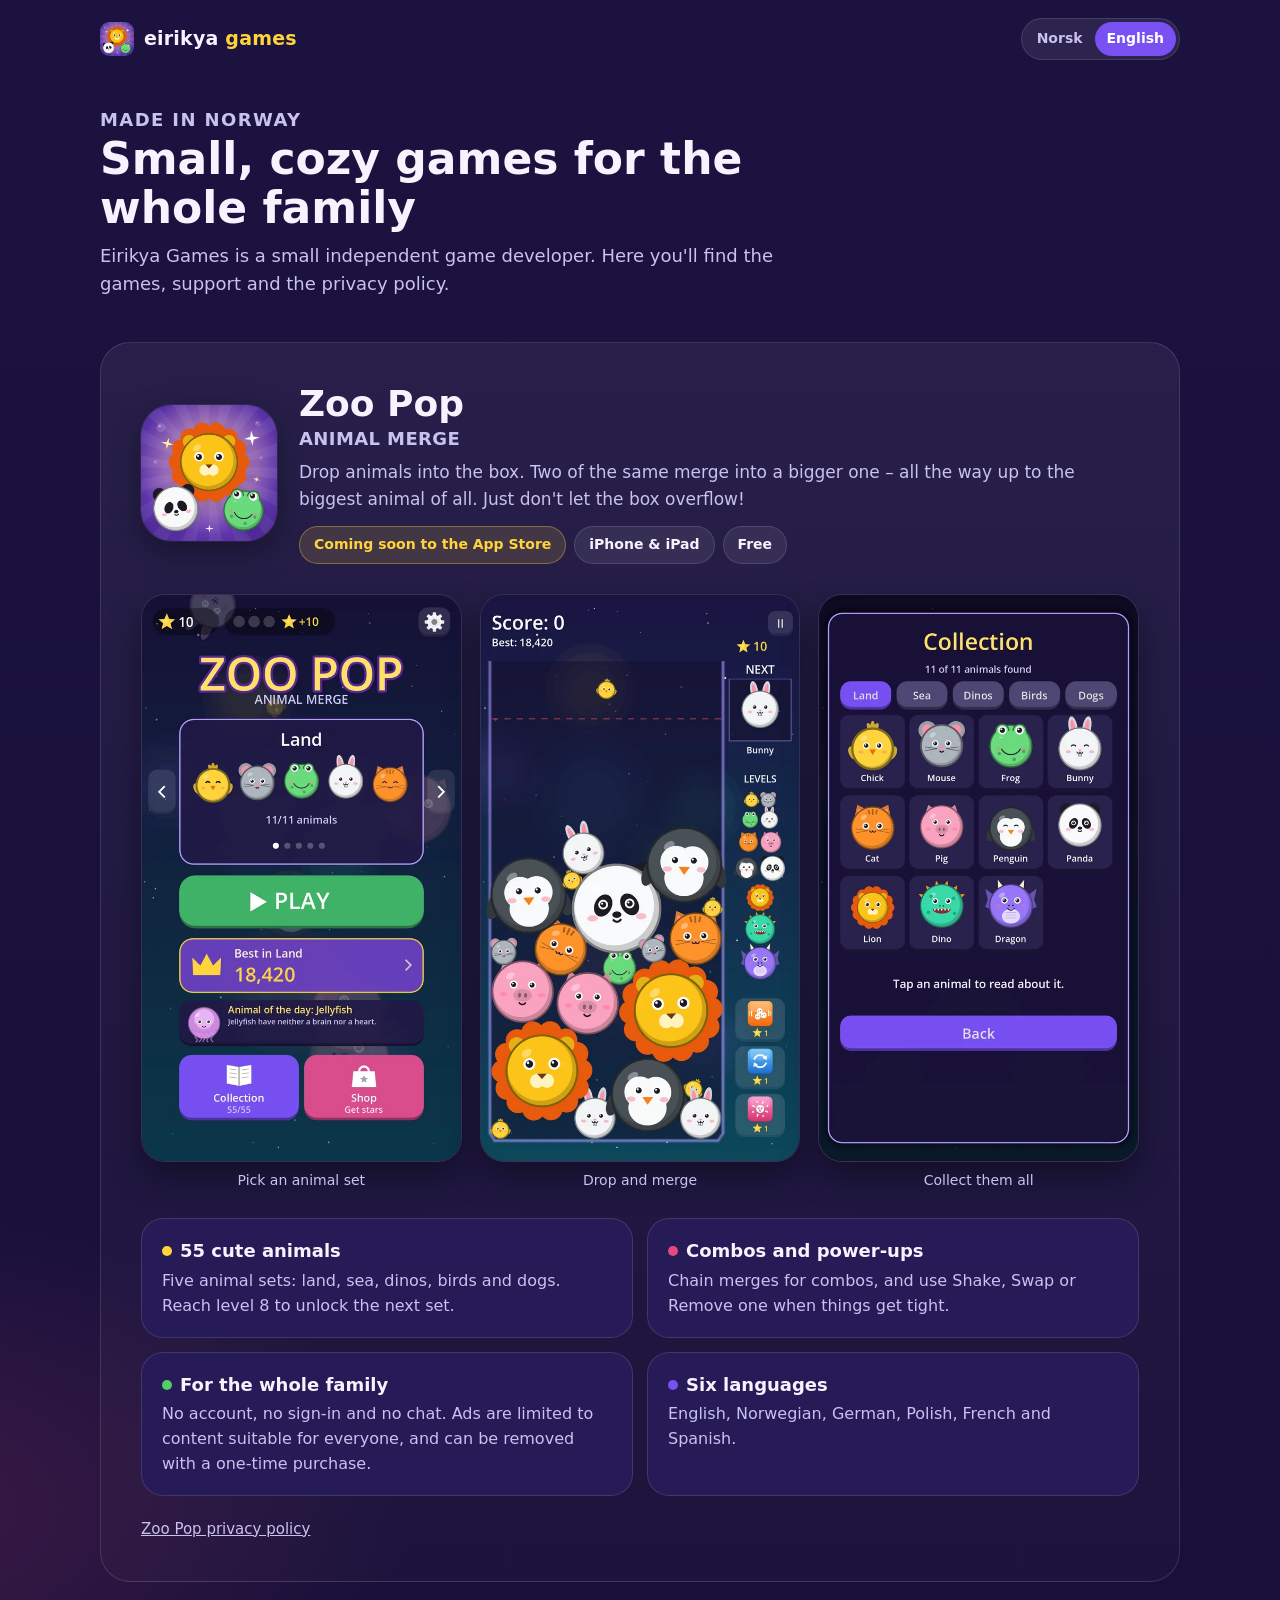
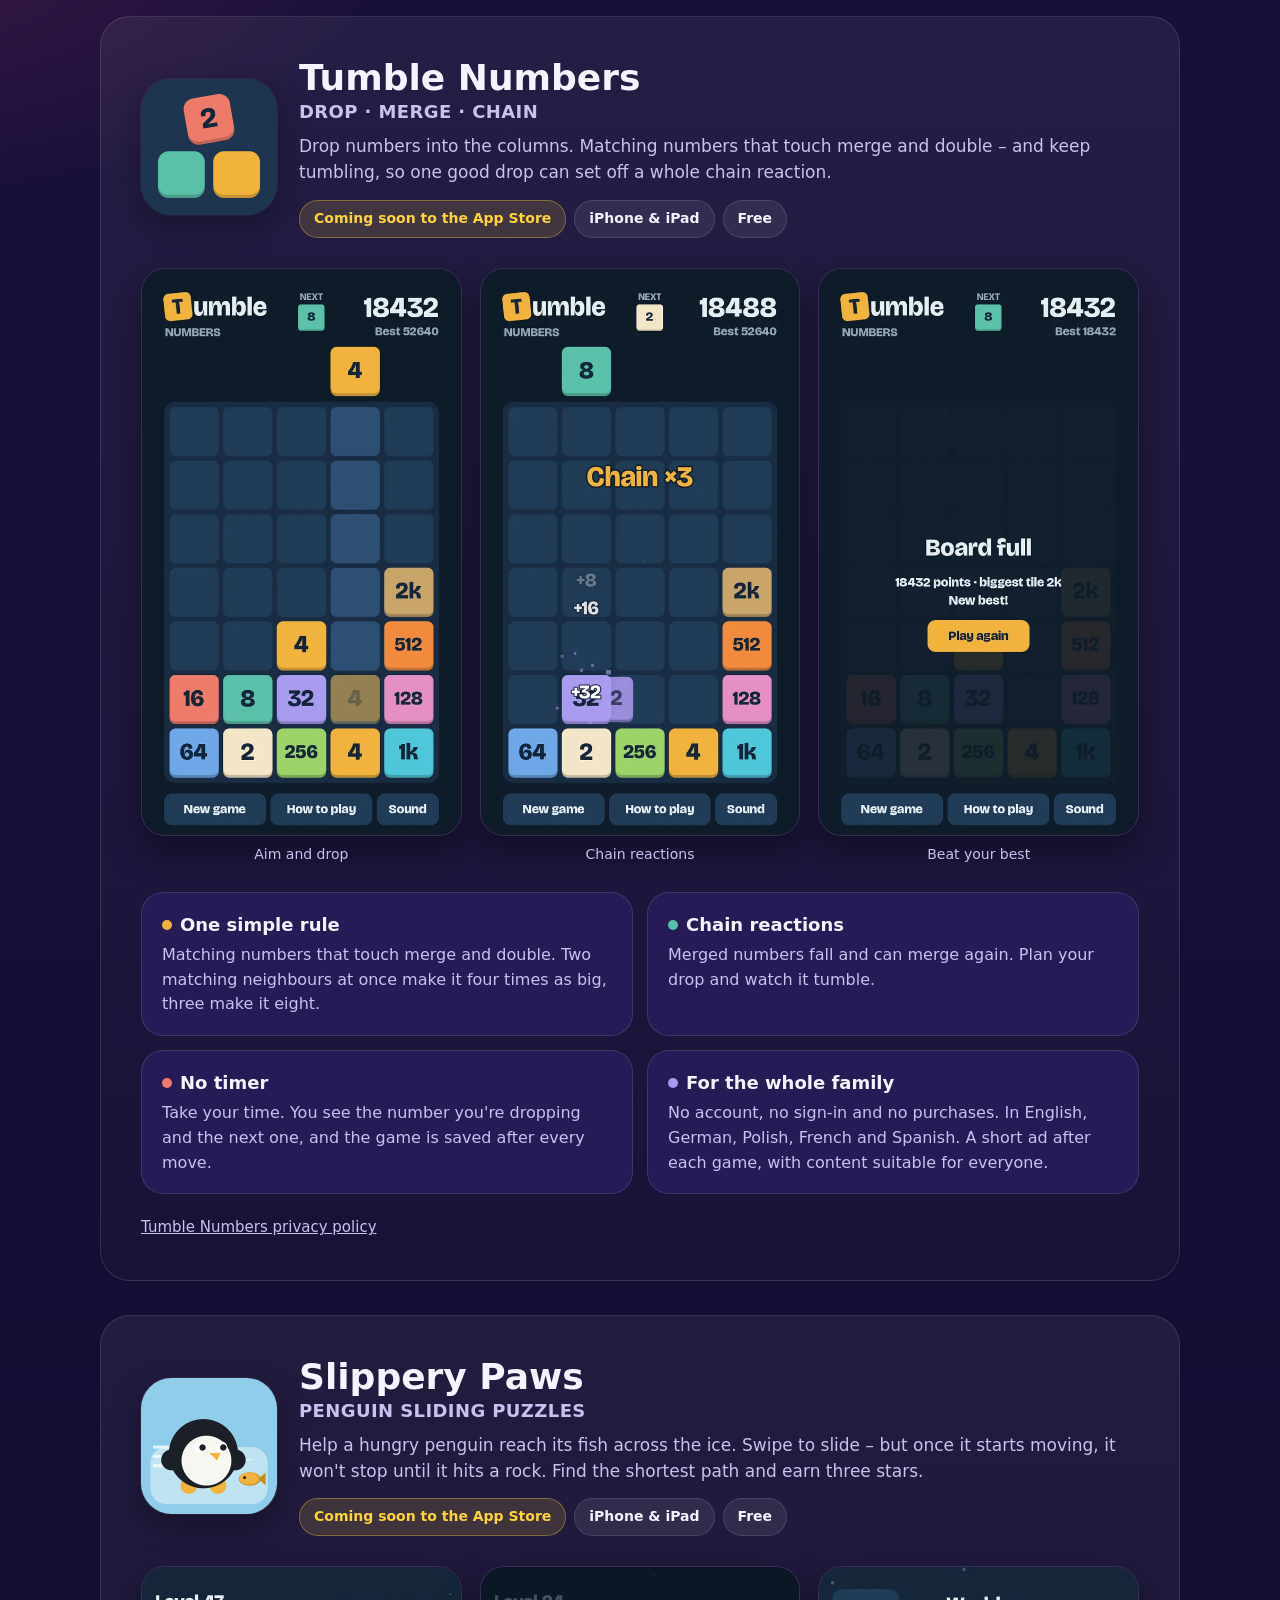
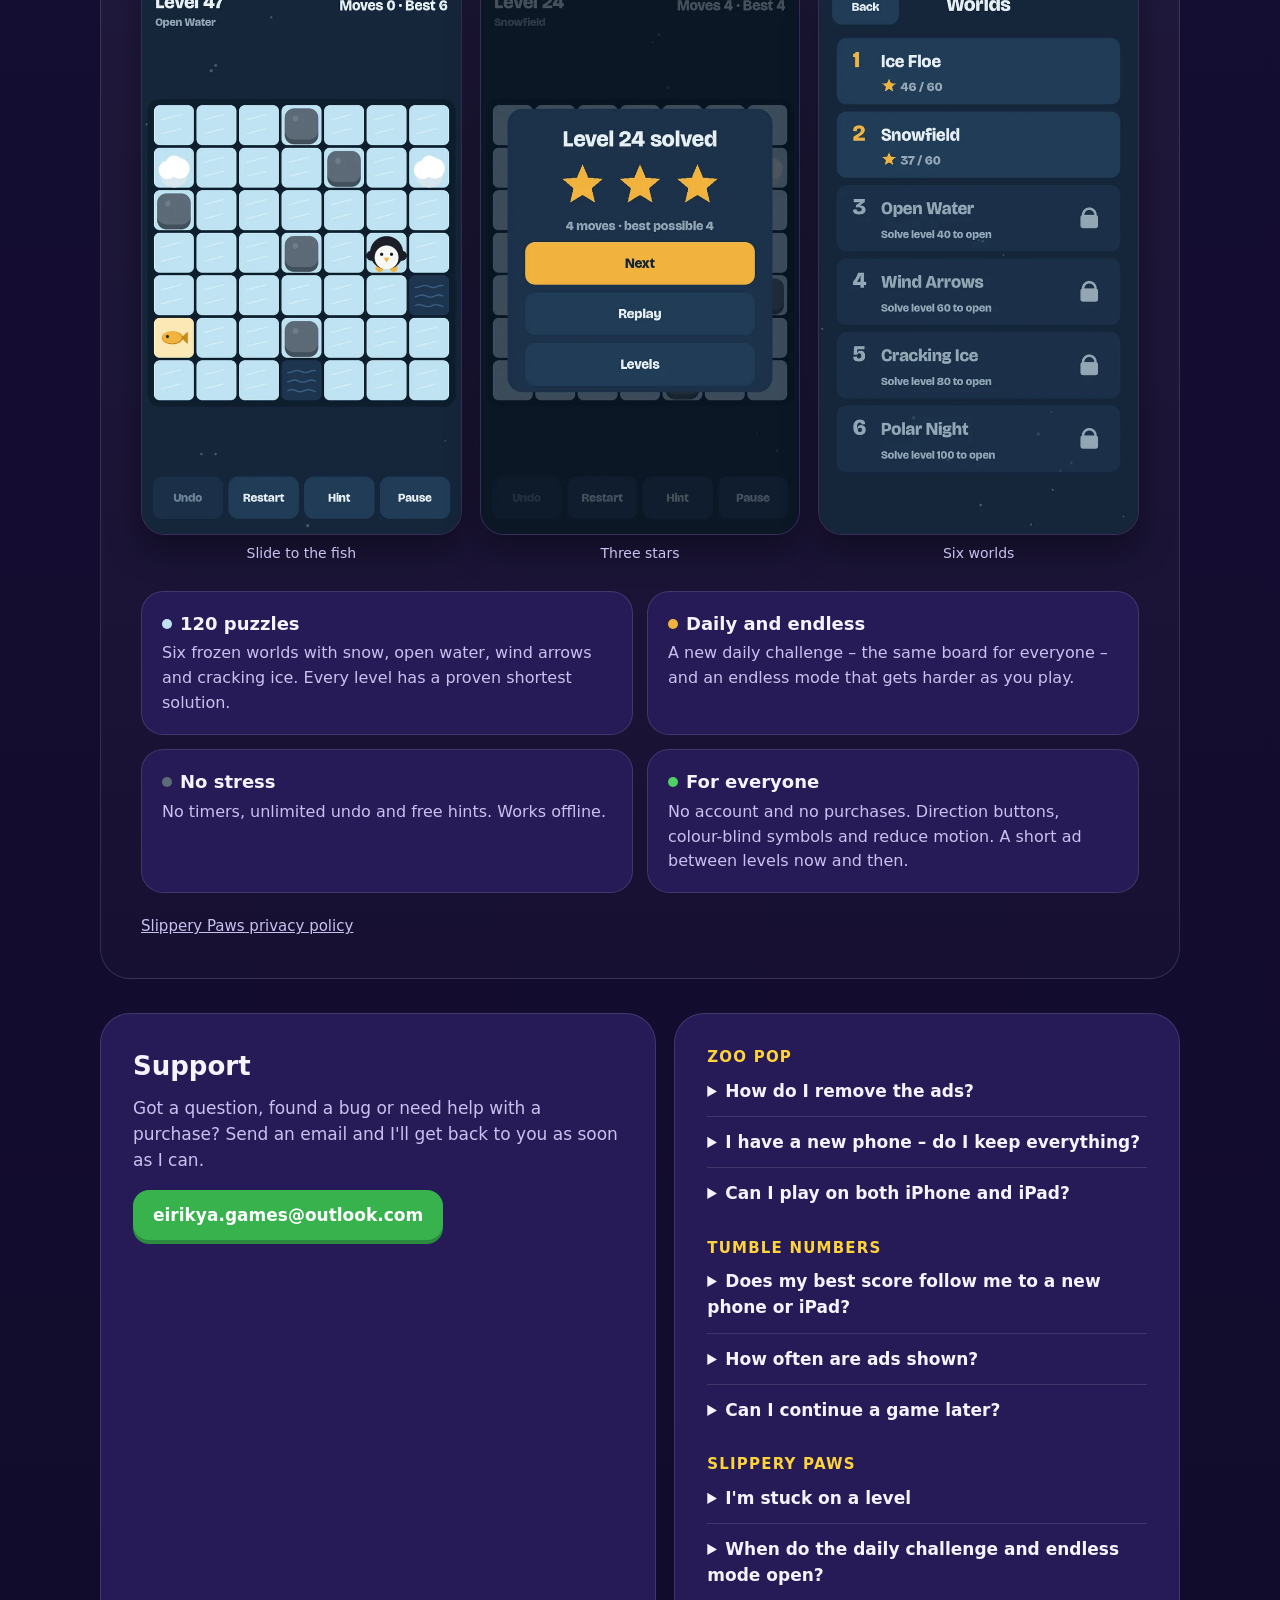
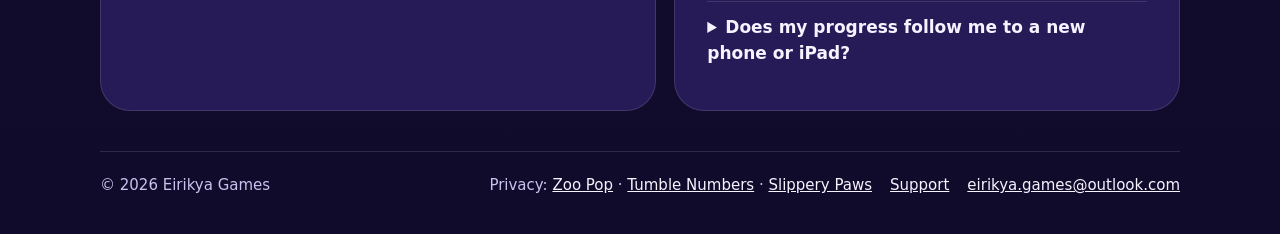
==== commit 98f2c0e9: "Tumble Numbers: an ad after each game, one ad break in long games - Privacy policy and FAQ: an ad af" ====
--- a/index.html
+++ b/index.html
@@ -156,8 +156,8 @@
           </div>
           <div class="feature">
             <h3><span class="dot" style="background:#a99af0"></span><span data-l="nb" lang="nb">For hele familien</span><span data-l="en" lang="en">For the whole family</span></h3>
-            <p data-l="nb" lang="nb">Ingen konto, ingen innlogging og ingen kjøp. På engelsk, tysk, polsk, fransk og spansk. En kort reklame mellom spillene innimellom, med innhold som passer for alle.</p>
-            <p data-l="en" lang="en">No account, no sign-in and no purchases. In English, German, Polish, French and Spanish. A short ad between games now and then, with content suitable for everyone.</p>
+            <p data-l="nb" lang="nb">Ingen konto, ingen innlogging og ingen kjøp. På engelsk, tysk, polsk, fransk og spansk. En kort reklame etter hvert spill, med innhold som passer for alle.</p>
+            <p data-l="en" lang="en">No account, no sign-in and no purchases. In English, German, Polish, French and Spanish. A short ad after each game, with content suitable for everyone.</p>
           </div>
         </div>
         <p class="game-links">
@@ -256,7 +256,7 @@
             </details>
             <details>
               <summary>Hvor ofte kommer det reklame?</summary>
-              <p>Mellom spillene: første gang tidligst 6 minutter etter at du åpnet spillet, deretter høyst hvert 20. minutt. Varer et spill i over 30 minutter, kommer én kort reklamepause som varsles først. Spillet har ingen kjøp, heller ikke for å fjerne reklamen.</p>
+              <p>Etter hvert spill. Varer et spill i over 30 minutter, kommer én kort reklamepause som varsles først. Ellers aldri mens du spiller. Spillet har ingen kjøp, heller ikke for å fjerne reklamen.</p>
             </details>
             <details>
               <summary>Kan jeg fortsette et spill senere?</summary>
@@ -303,7 +303,7 @@
             </details>
             <details>
               <summary>How often are ads shown?</summary>
-              <p>Between games: the first one no earlier than 6 minutes after you open the game, then at most every 20 minutes. If a game lasts more than 30 minutes, there is one short ad break, announced first. The game has no purchases, including none to remove ads.</p>
+              <p>After each game. If a game lasts more than 30 minutes, there is one short ad break, announced first. Otherwise never while you play. The game has no purchases, including none to remove ads.</p>
             </details>
             <details>
               <summary>Can I continue a game later?</summary>
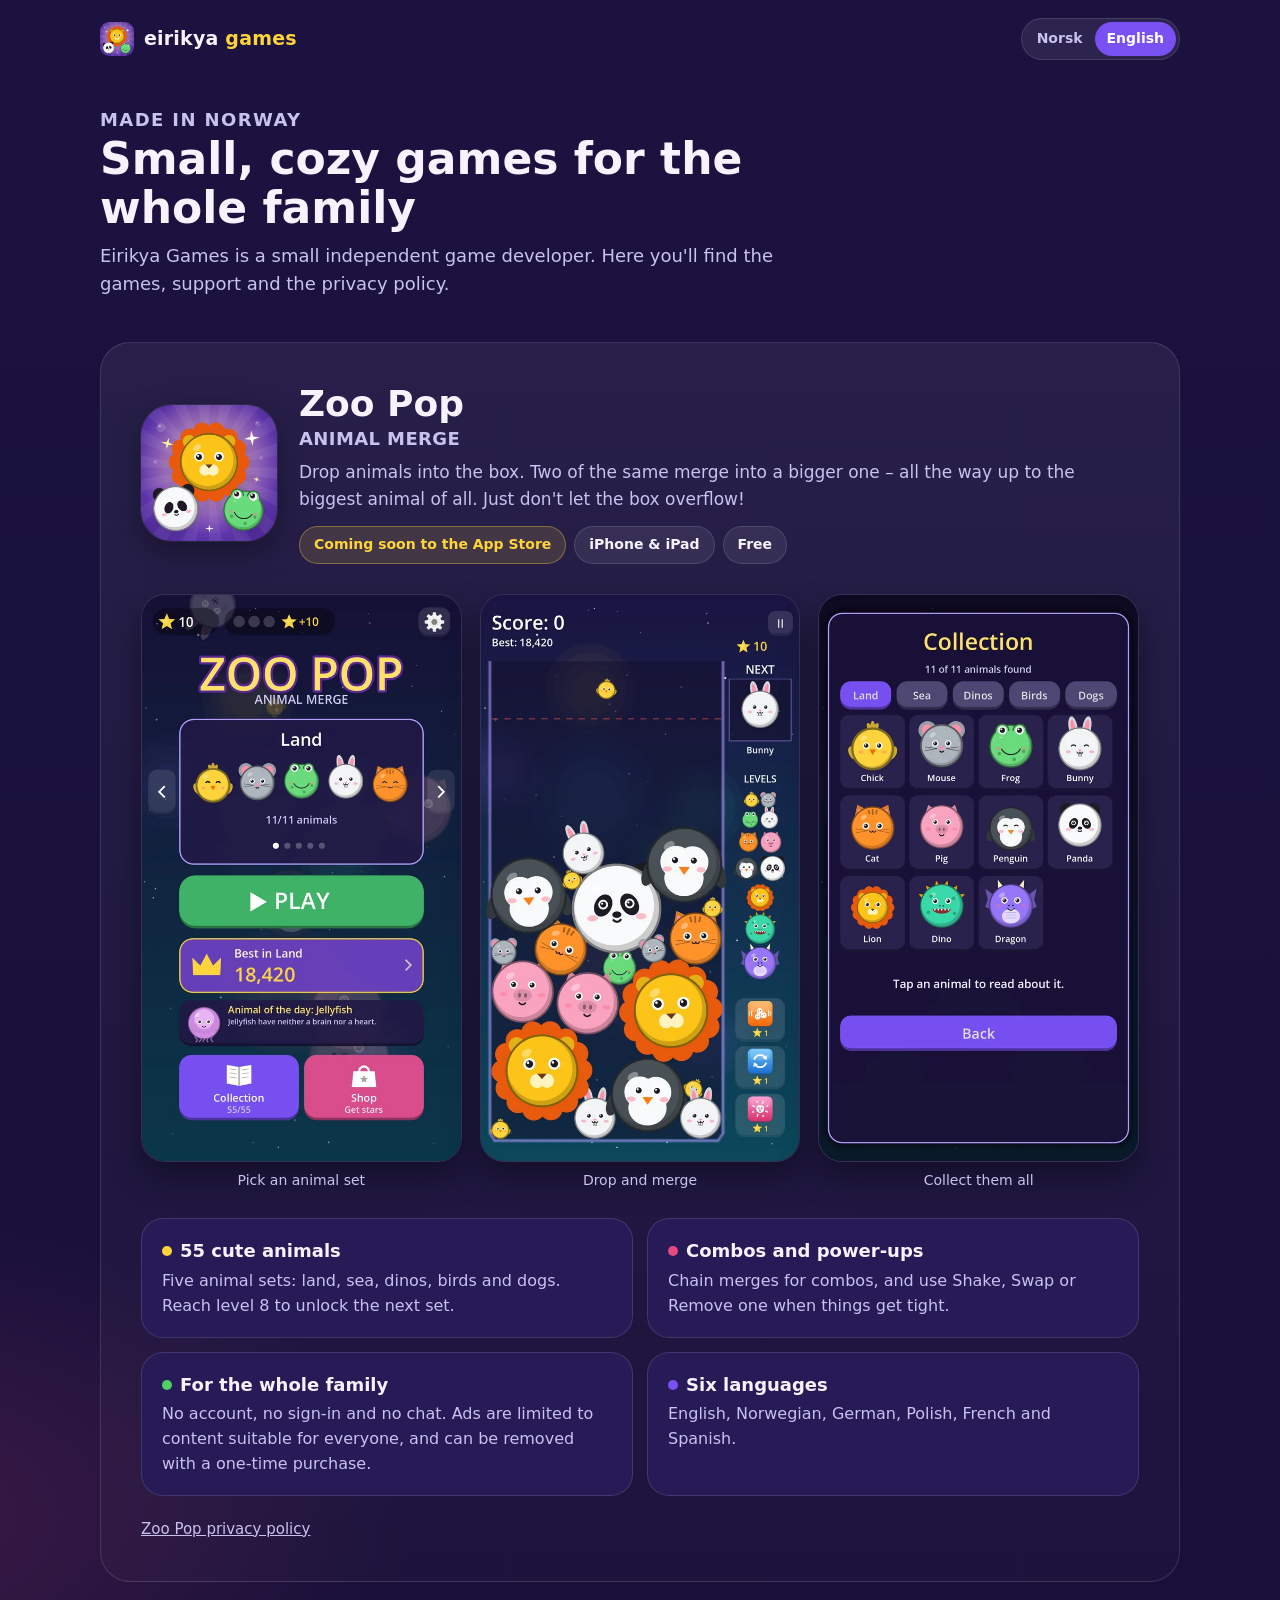
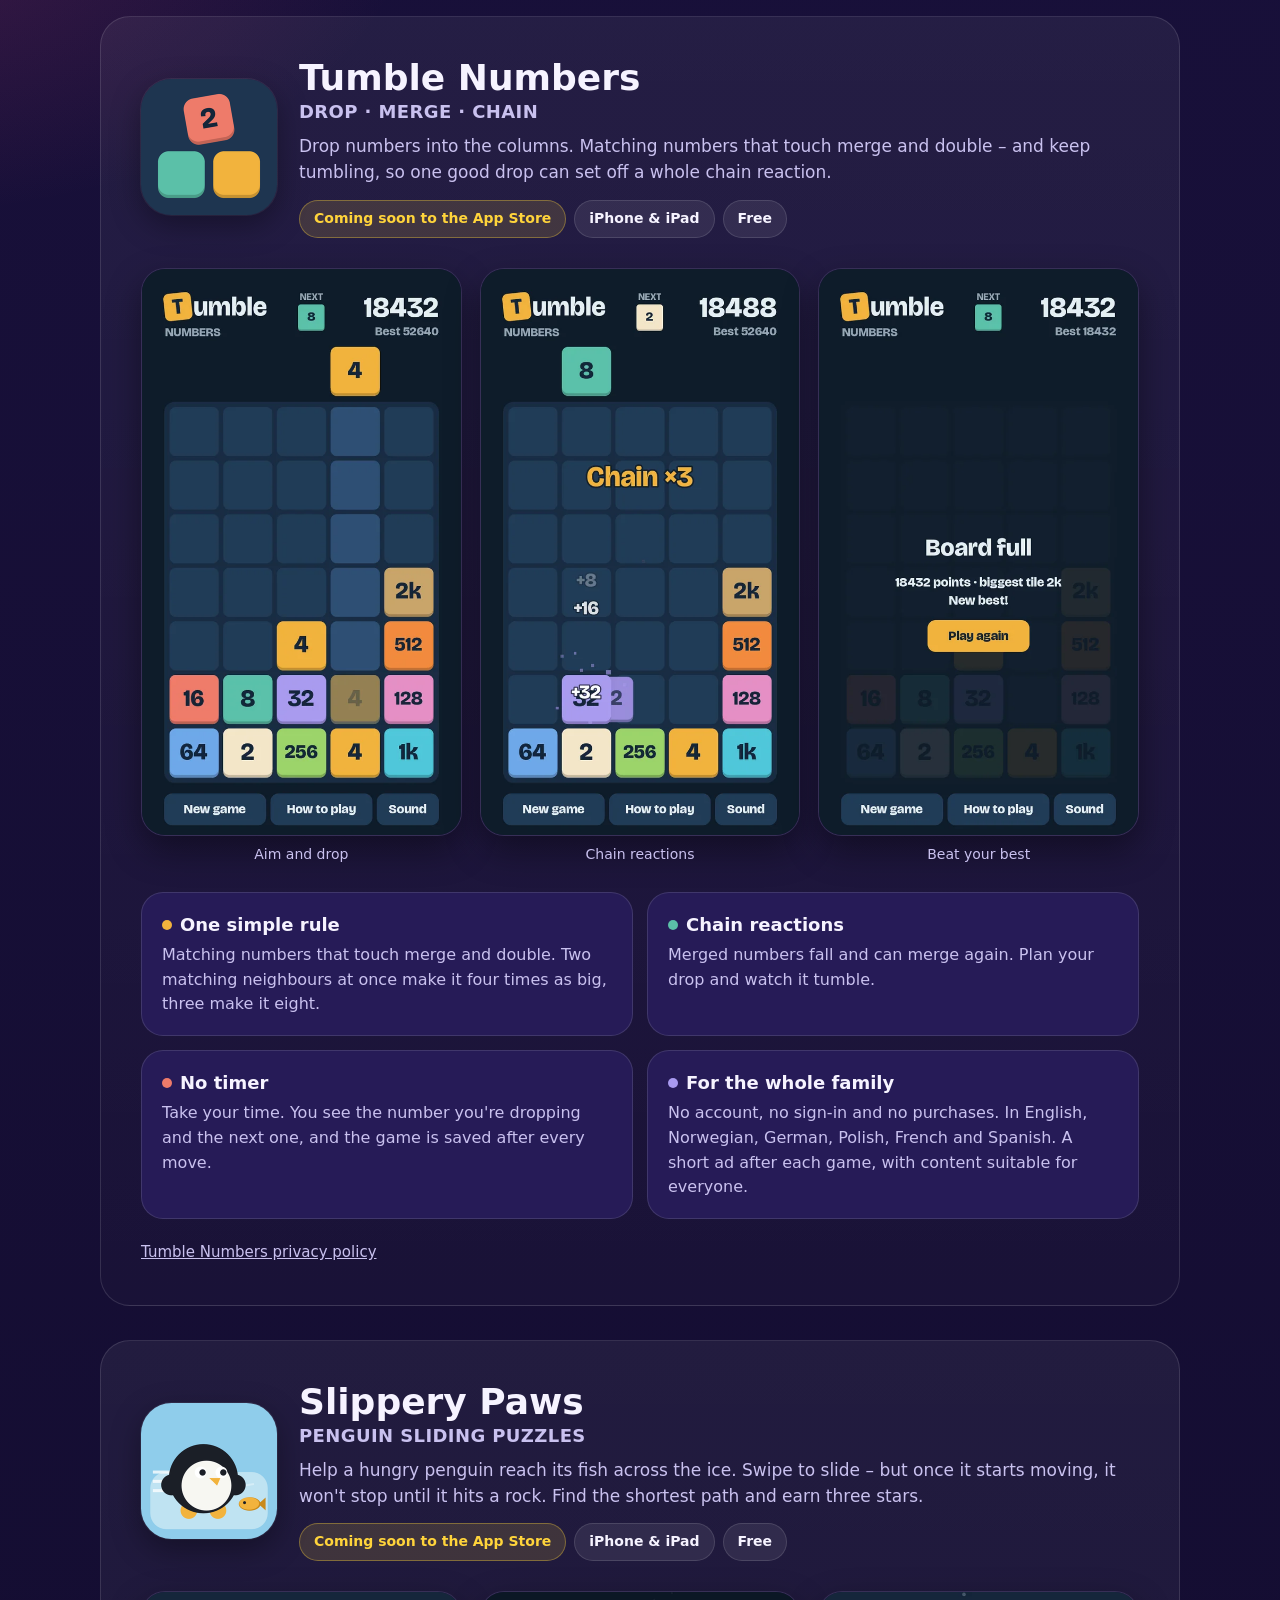
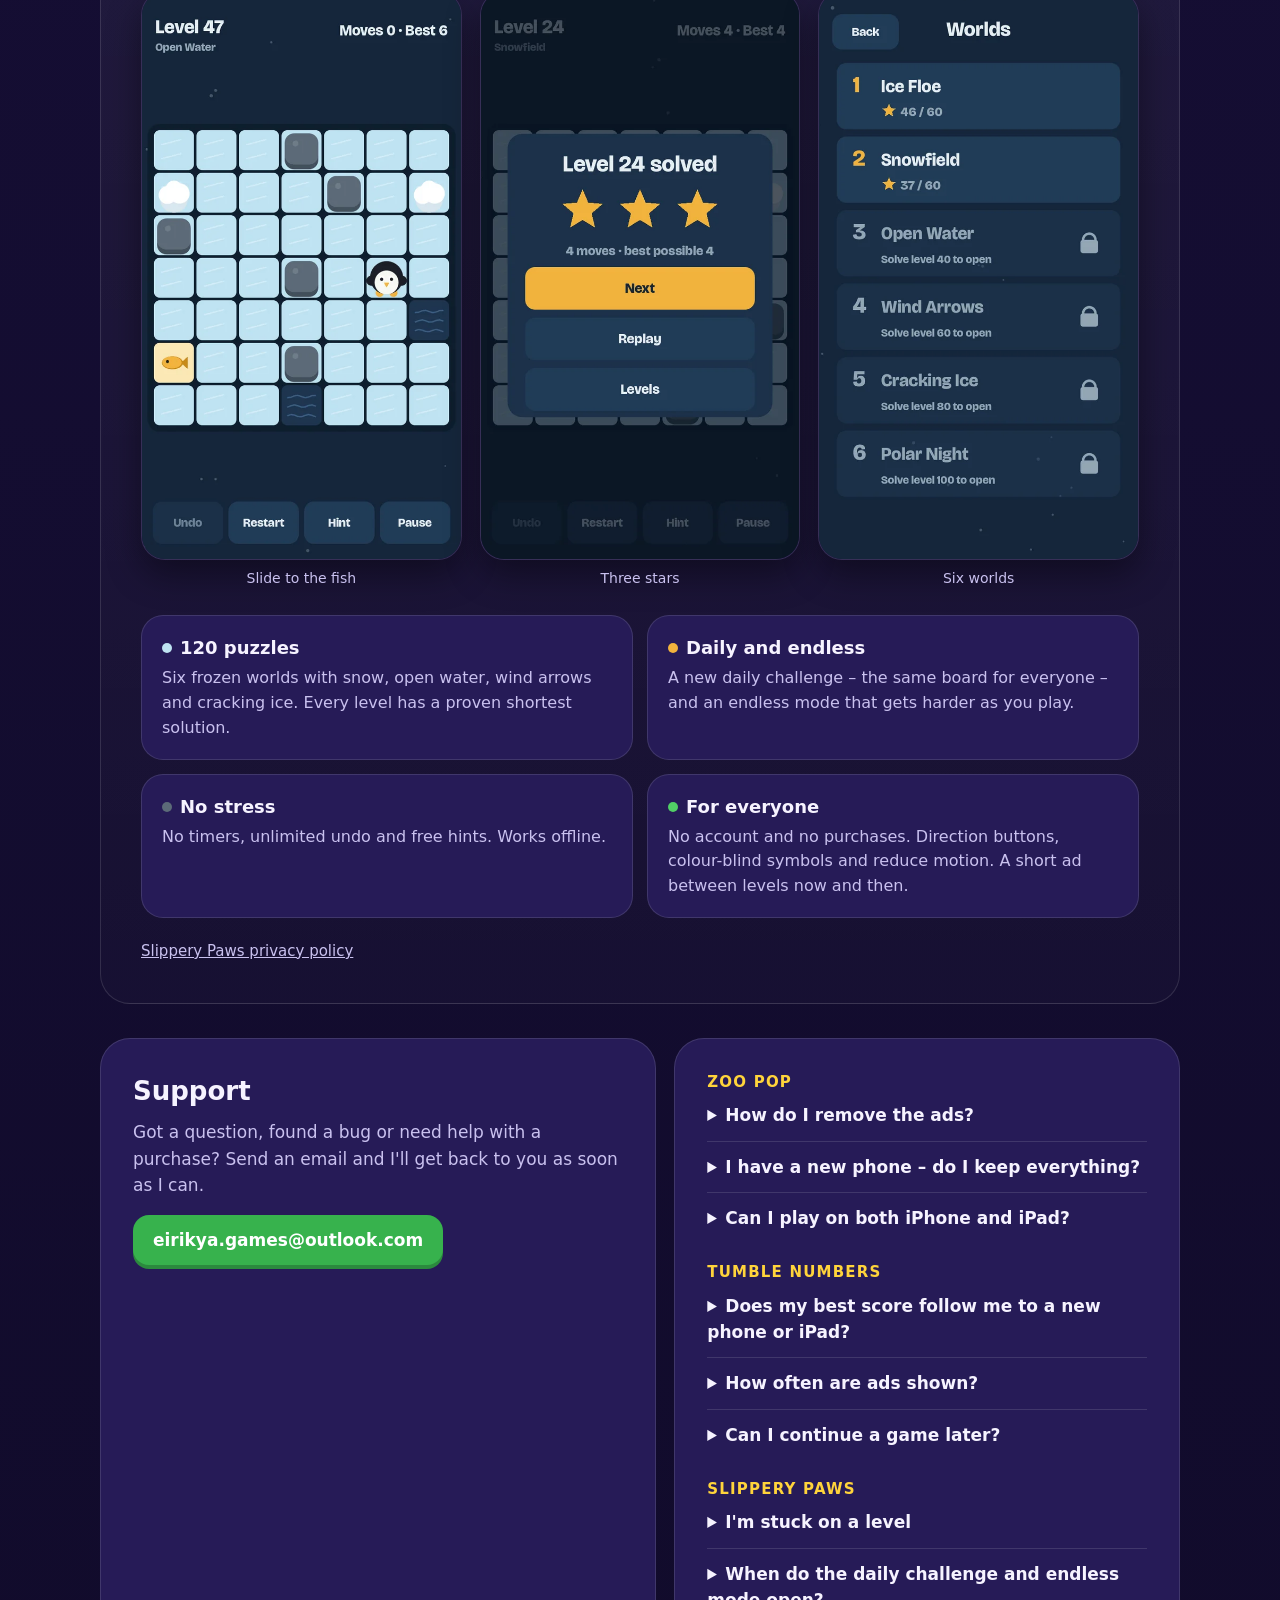
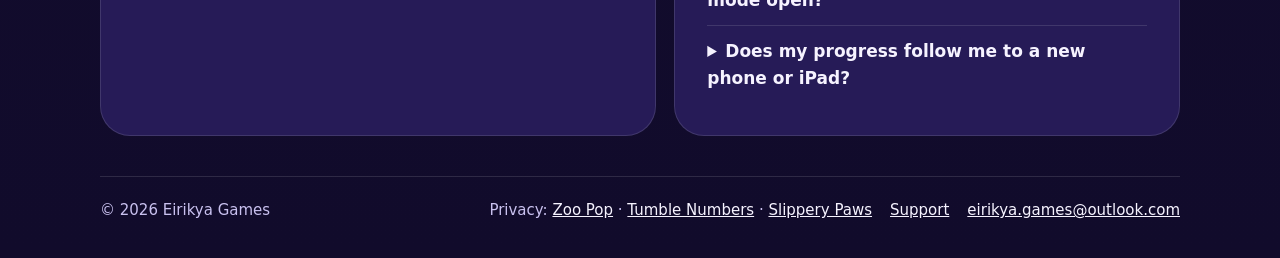
==== commit cbfa3a1c: "Tumble Numbers: Norwegian in the game - Privacy policy (Norwegian): the Norwegian button names for c" ====
--- a/index.html
+++ b/index.html
@@ -156,8 +156,8 @@
           </div>
           <div class="feature">
             <h3><span class="dot" style="background:#a99af0"></span><span data-l="nb" lang="nb">For hele familien</span><span data-l="en" lang="en">For the whole family</span></h3>
-            <p data-l="nb" lang="nb">Ingen konto, ingen innlogging og ingen kjøp. På engelsk, tysk, polsk, fransk og spansk. En kort reklame etter hvert spill, med innhold som passer for alle.</p>
-            <p data-l="en" lang="en">No account, no sign-in and no purchases. In English, German, Polish, French and Spanish. A short ad after each game, with content suitable for everyone.</p>
+            <p data-l="nb" lang="nb">Ingen konto, ingen innlogging og ingen kjøp. På norsk, engelsk, tysk, polsk, fransk og spansk. En kort reklame etter hvert spill, med innhold som passer for alle.</p>
+            <p data-l="en" lang="en">No account, no sign-in and no purchases. In English, Norwegian, German, Polish, French and Spanish. A short ad after each game, with content suitable for everyone.</p>
           </div>
         </div>
         <p class="game-links">
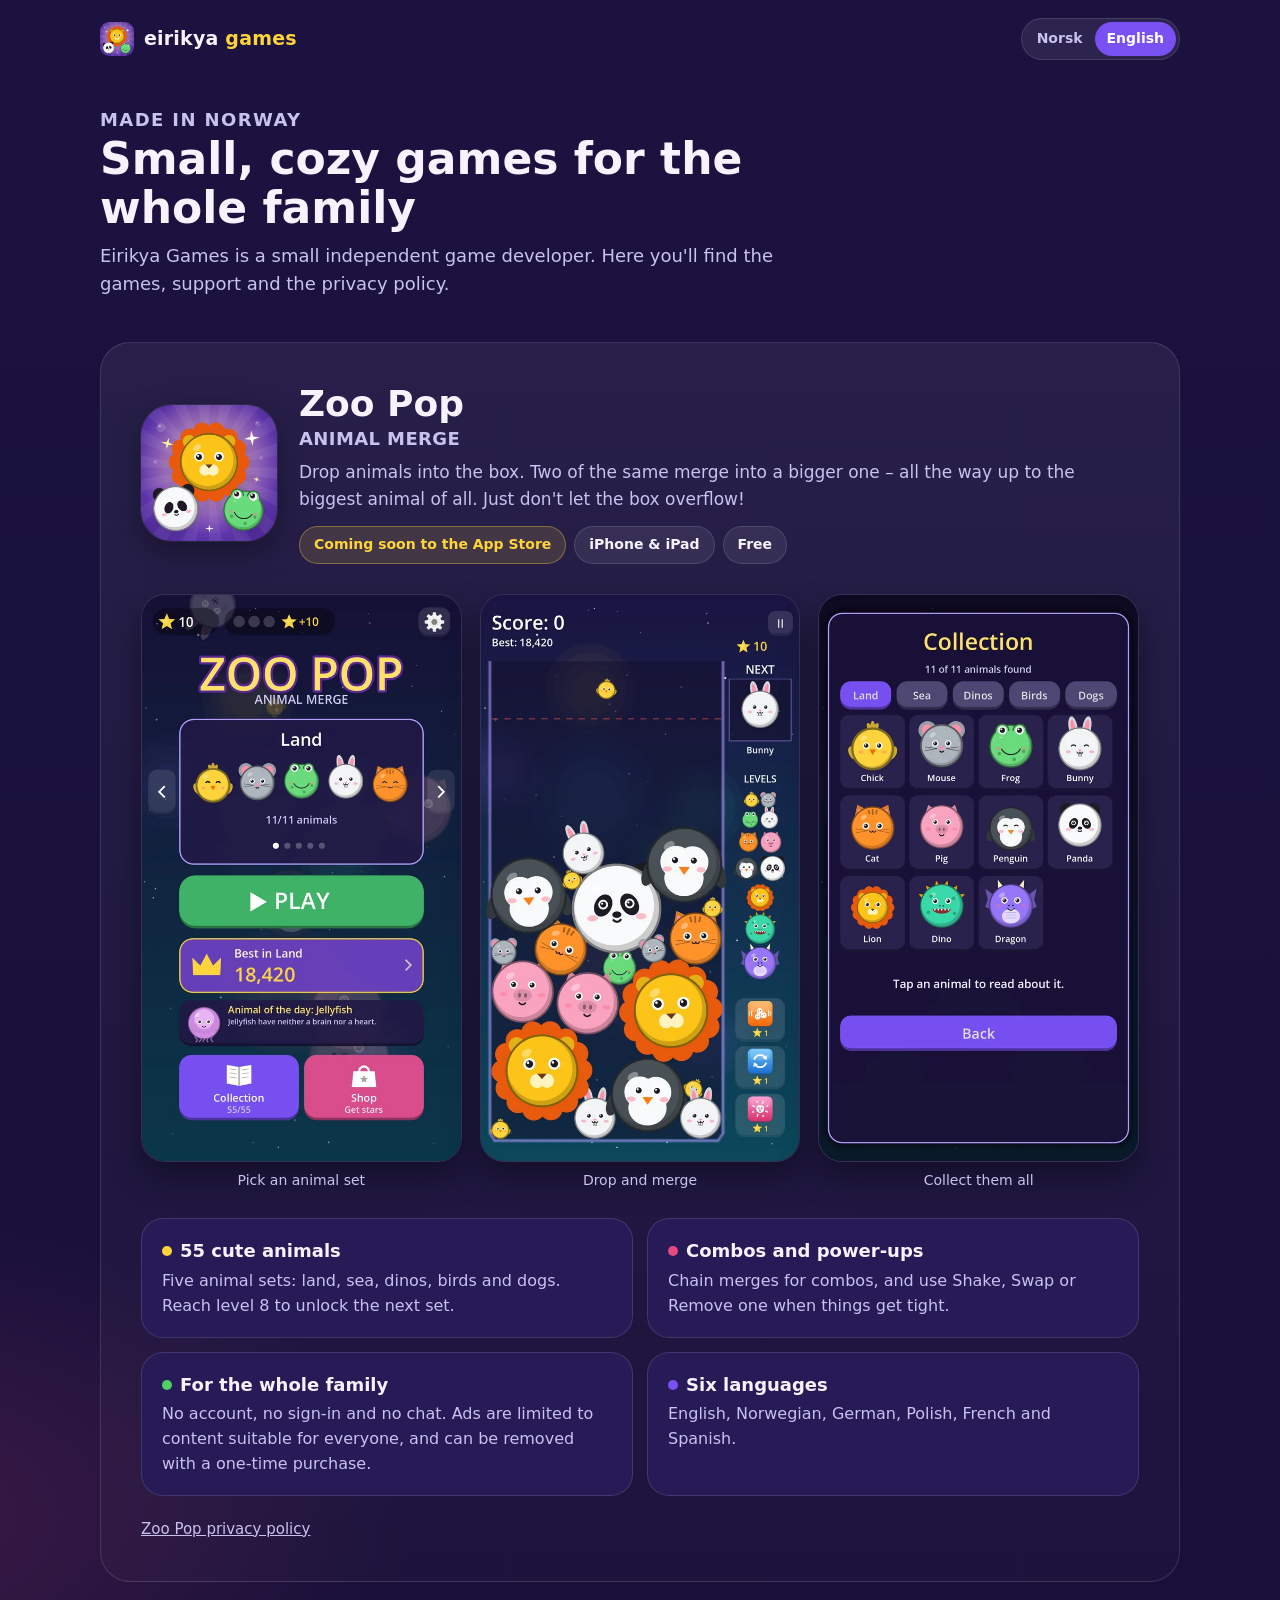
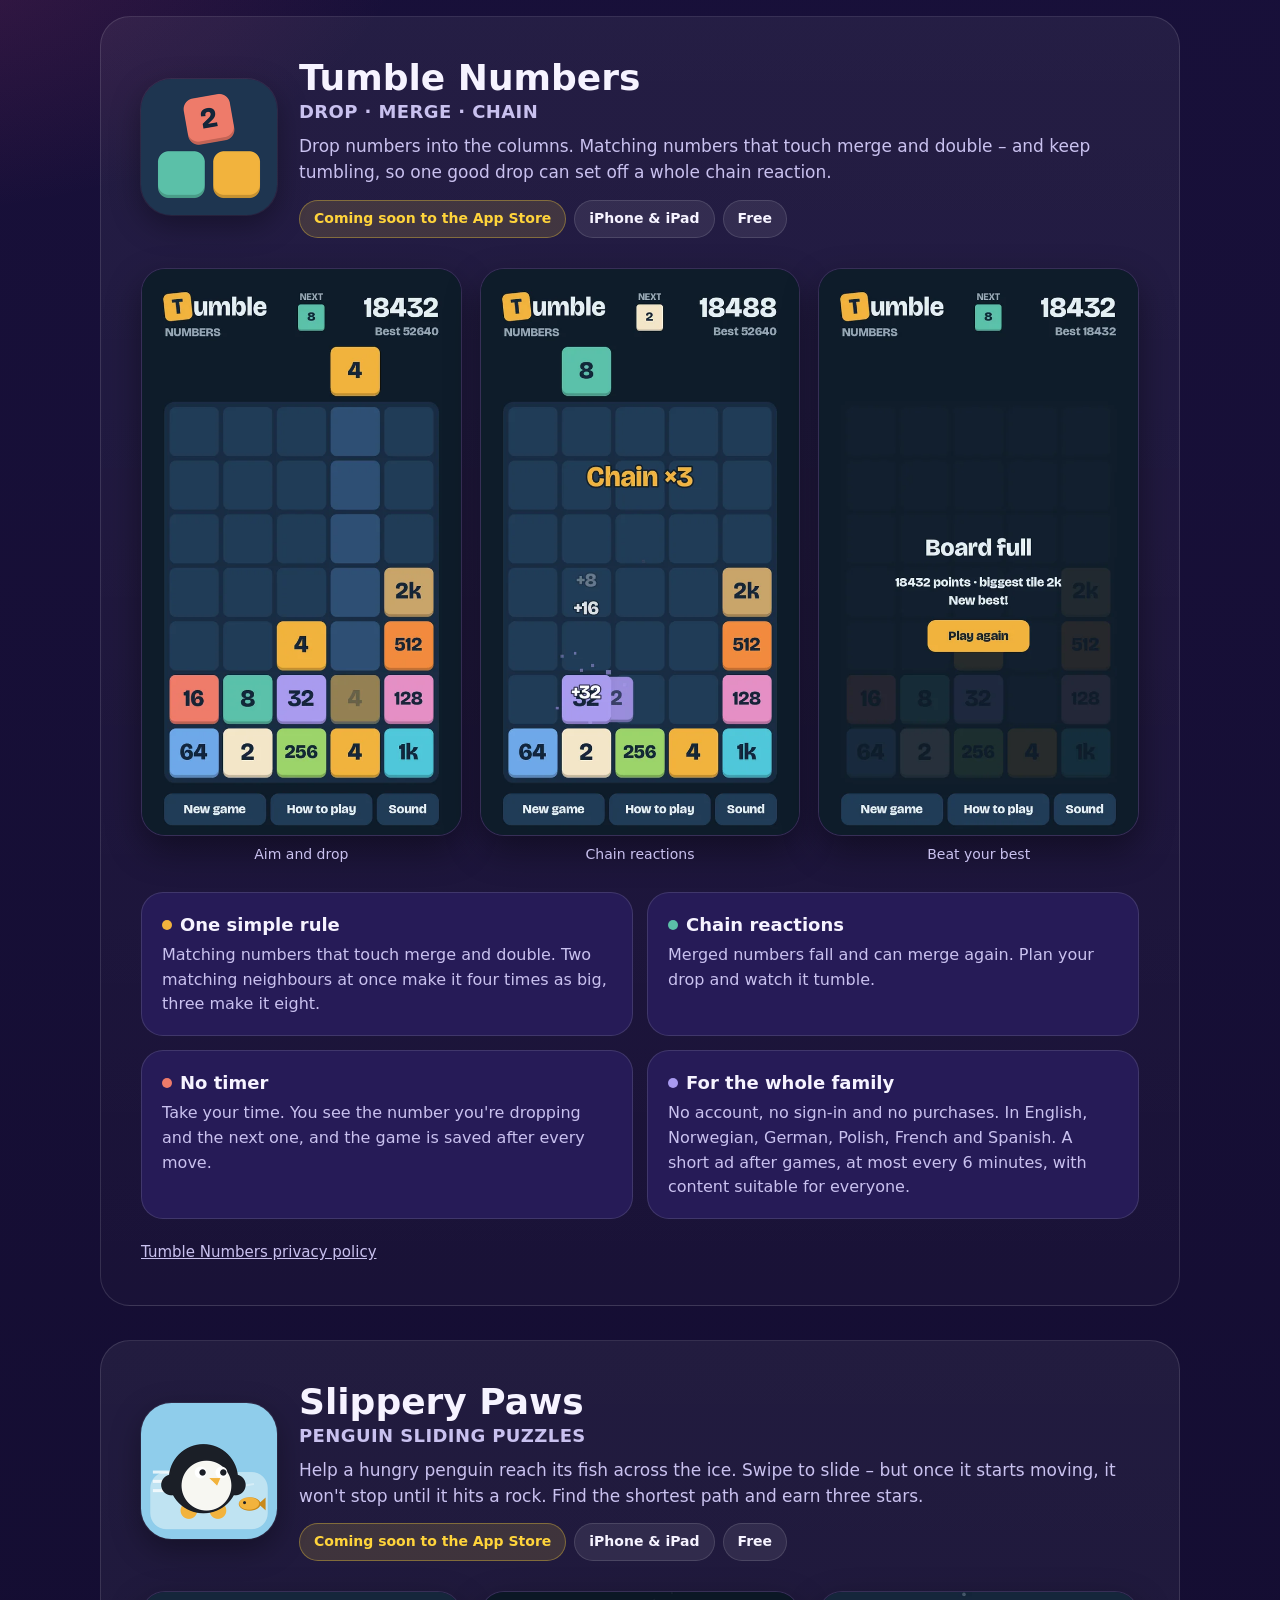
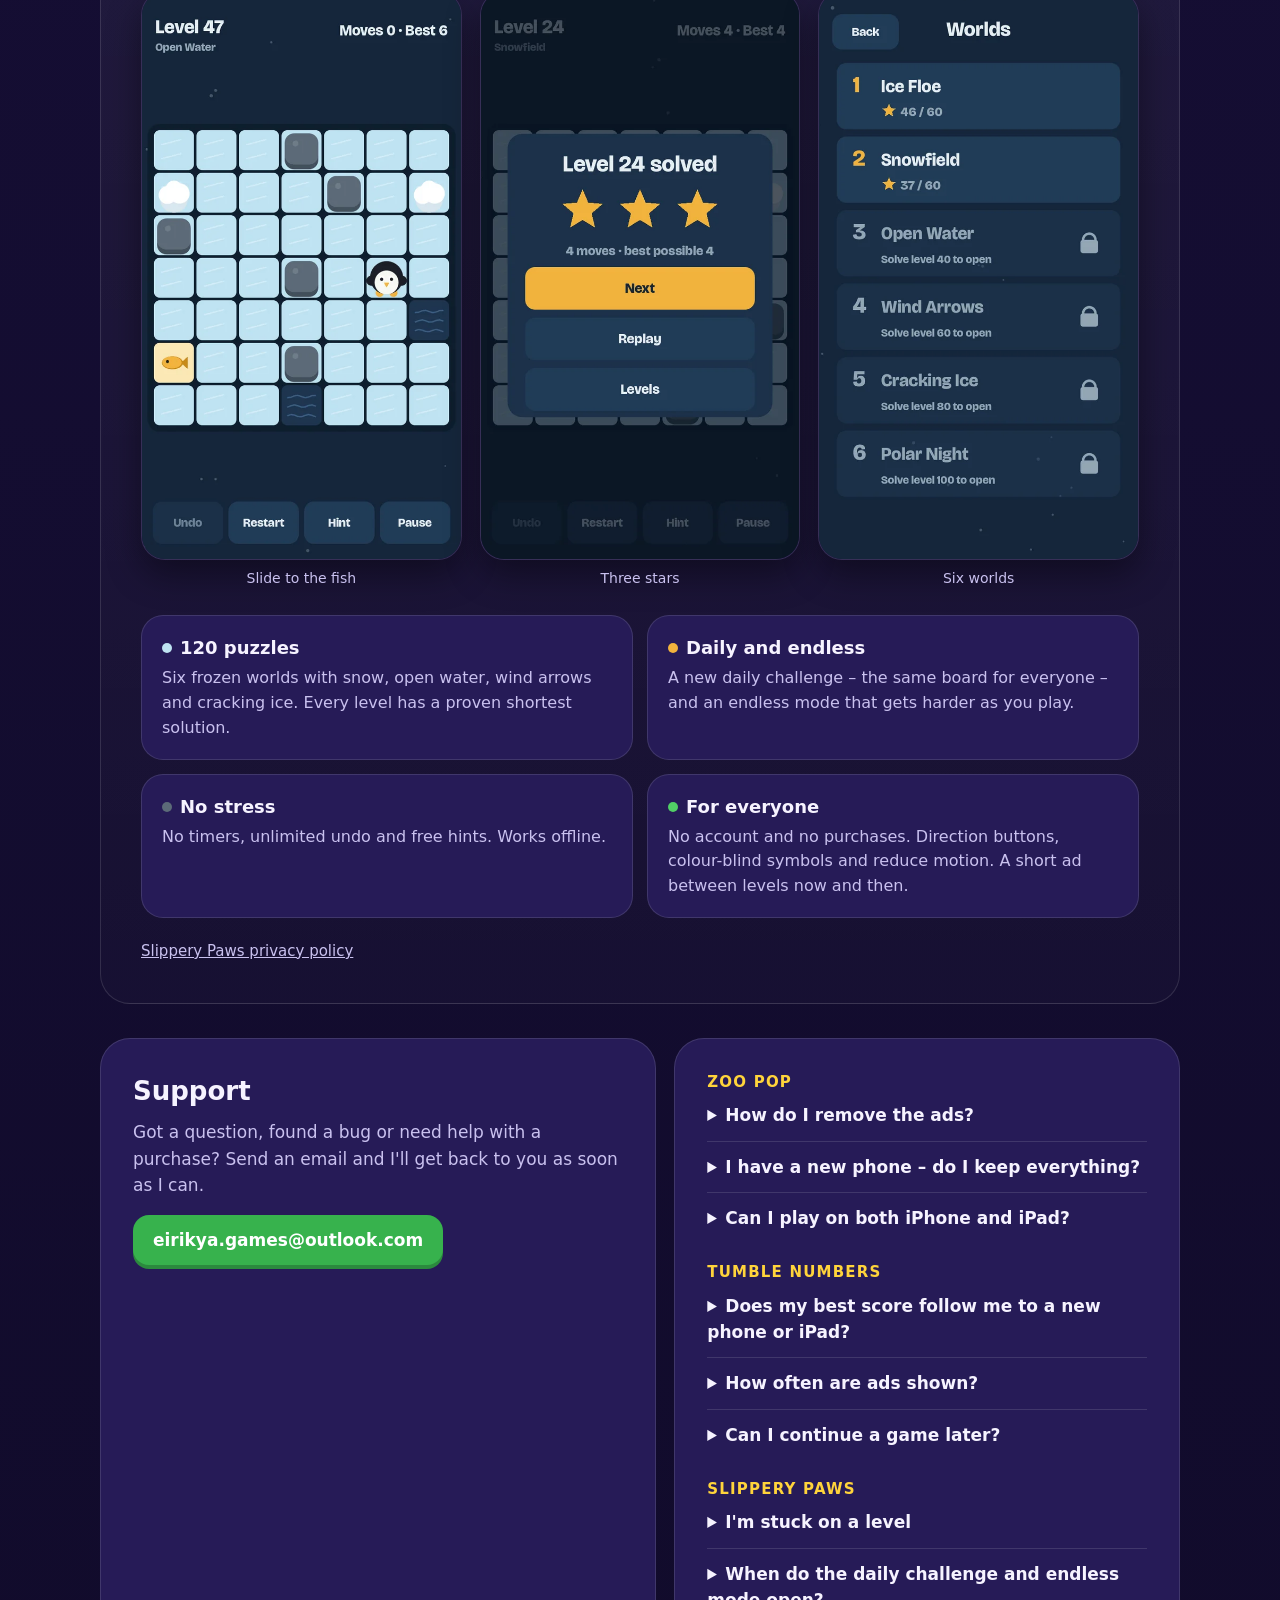
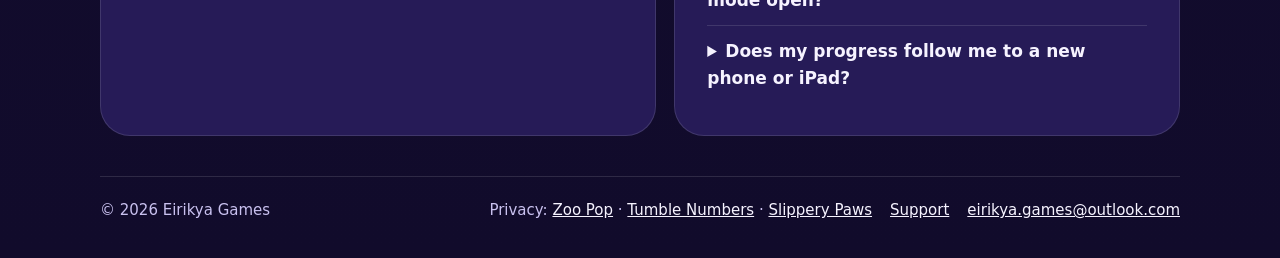
==== commit 9f5a121a: "Tumble Numbers: at least 6 minutes between two ads - Privacy policy and front page: never more than " ====
--- a/index.html
+++ b/index.html
@@ -156,8 +156,8 @@
           </div>
           <div class="feature">
             <h3><span class="dot" style="background:#a99af0"></span><span data-l="nb" lang="nb">For hele familien</span><span data-l="en" lang="en">For the whole family</span></h3>
-            <p data-l="nb" lang="nb">Ingen konto, ingen innlogging og ingen kjøp. På norsk, engelsk, tysk, polsk, fransk og spansk. En kort reklame etter hvert spill, med innhold som passer for alle.</p>
-            <p data-l="en" lang="en">No account, no sign-in and no purchases. In English, Norwegian, German, Polish, French and Spanish. A short ad after each game, with content suitable for everyone.</p>
+            <p data-l="nb" lang="nb">Ingen konto, ingen innlogging og ingen kjøp. På norsk, engelsk, tysk, polsk, fransk og spansk. En kort reklame etter spillene, høyst hvert 6. minutt, med innhold som passer for alle.</p>
+            <p data-l="en" lang="en">No account, no sign-in and no purchases. In English, Norwegian, German, Polish, French and Spanish. A short ad after games, at most every 6 minutes, with content suitable for everyone.</p>
           </div>
         </div>
         <p class="game-links">
@@ -256,7 +256,7 @@
             </details>
             <details>
               <summary>Hvor ofte kommer det reklame?</summary>
-              <p>Etter hvert spill. Varer et spill i over 30 minutter, kommer én kort reklamepause som varsles først. Ellers aldri mens du spiller. Spillet har ingen kjøp, heller ikke for å fjerne reklamen.</p>
+              <p>Etter et spill, men aldri oftere enn hvert 6. minutt. Varer et spill i over 30 minutter, kommer én kort reklamepause som varsles først. Ellers aldri mens du spiller. Spillet har ingen kjøp, heller ikke for å fjerne reklamen.</p>
             </details>
             <details>
               <summary>Kan jeg fortsette et spill senere?</summary>
@@ -303,7 +303,7 @@
             </details>
             <details>
               <summary>How often are ads shown?</summary>
-              <p>After each game. If a game lasts more than 30 minutes, there is one short ad break, announced first. Otherwise never while you play. The game has no purchases, including none to remove ads.</p>
+              <p>After a game, but never more than once every 6 minutes. If a game lasts more than 30 minutes, there is one short ad break, announced first. Otherwise never while you play. The game has no purchases, including none to remove ads.</p>
             </details>
             <details>
               <summary>Can I continue a game later?</summary>
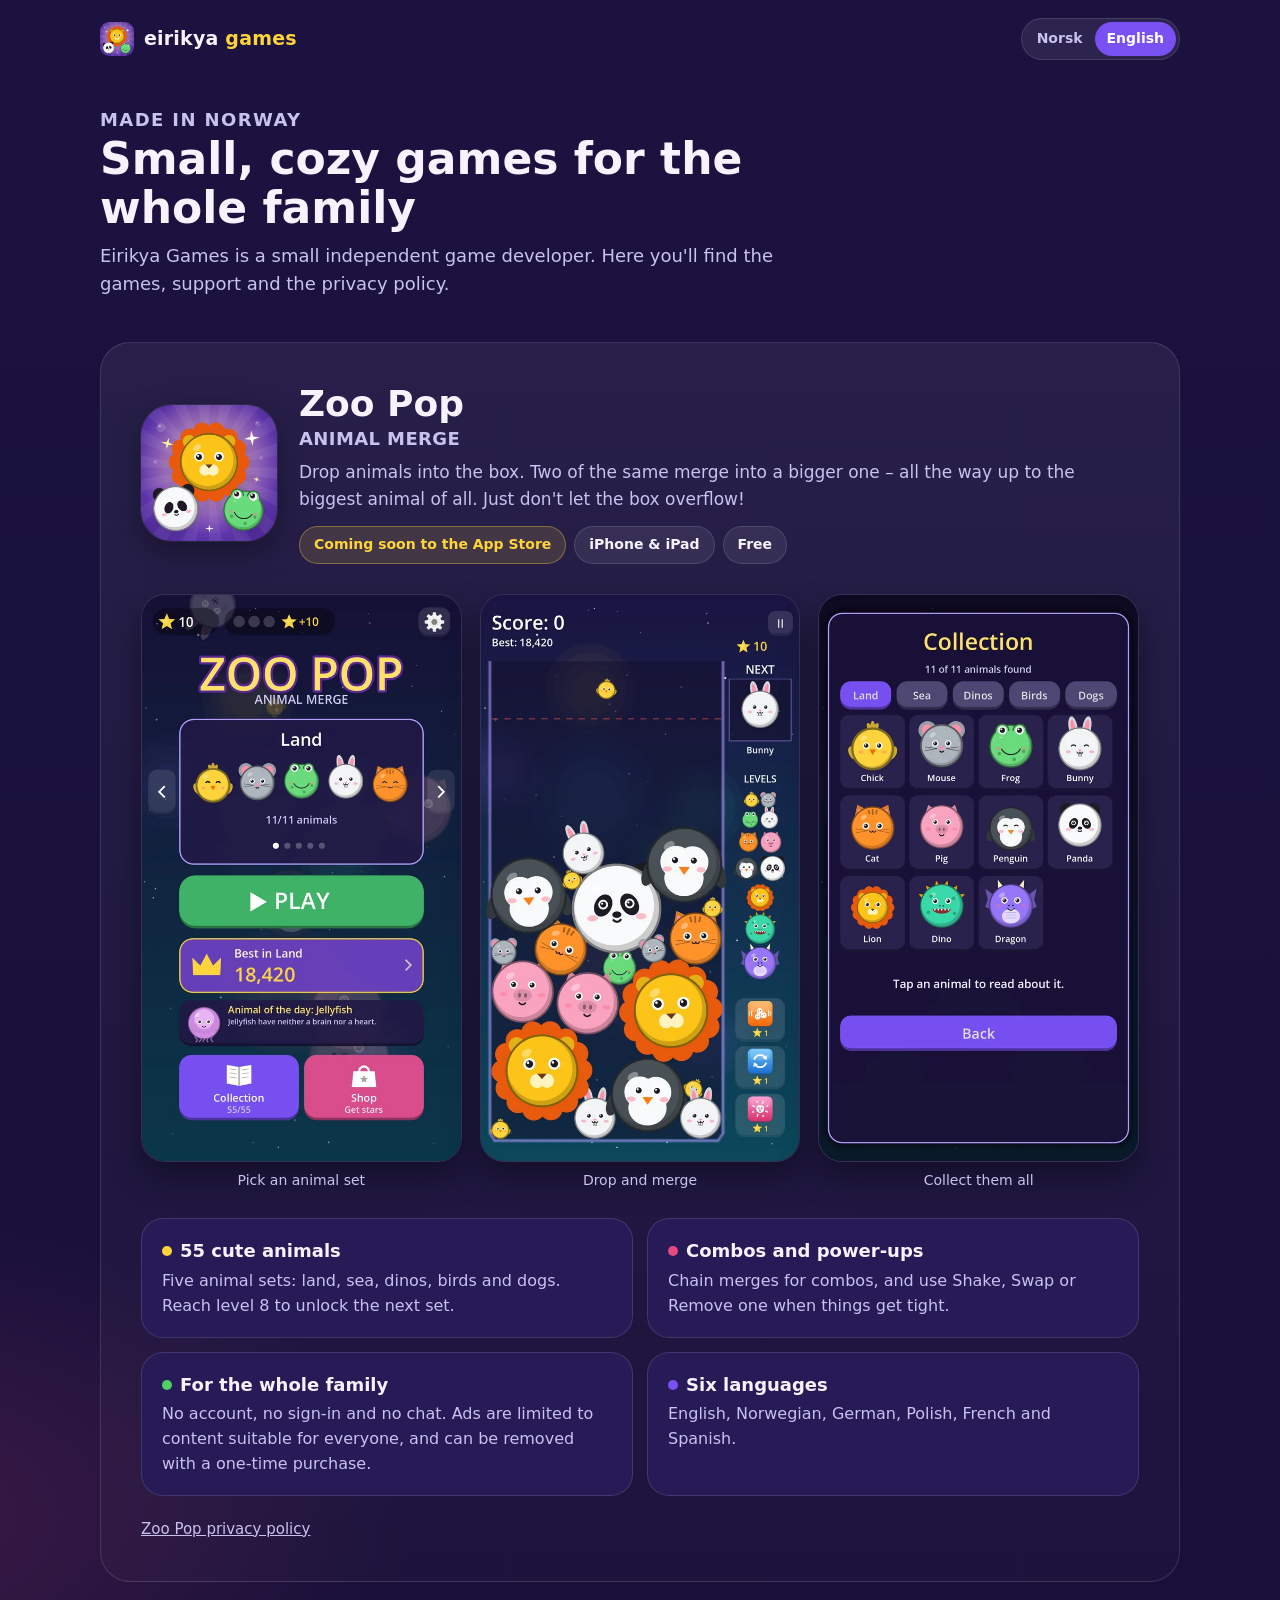
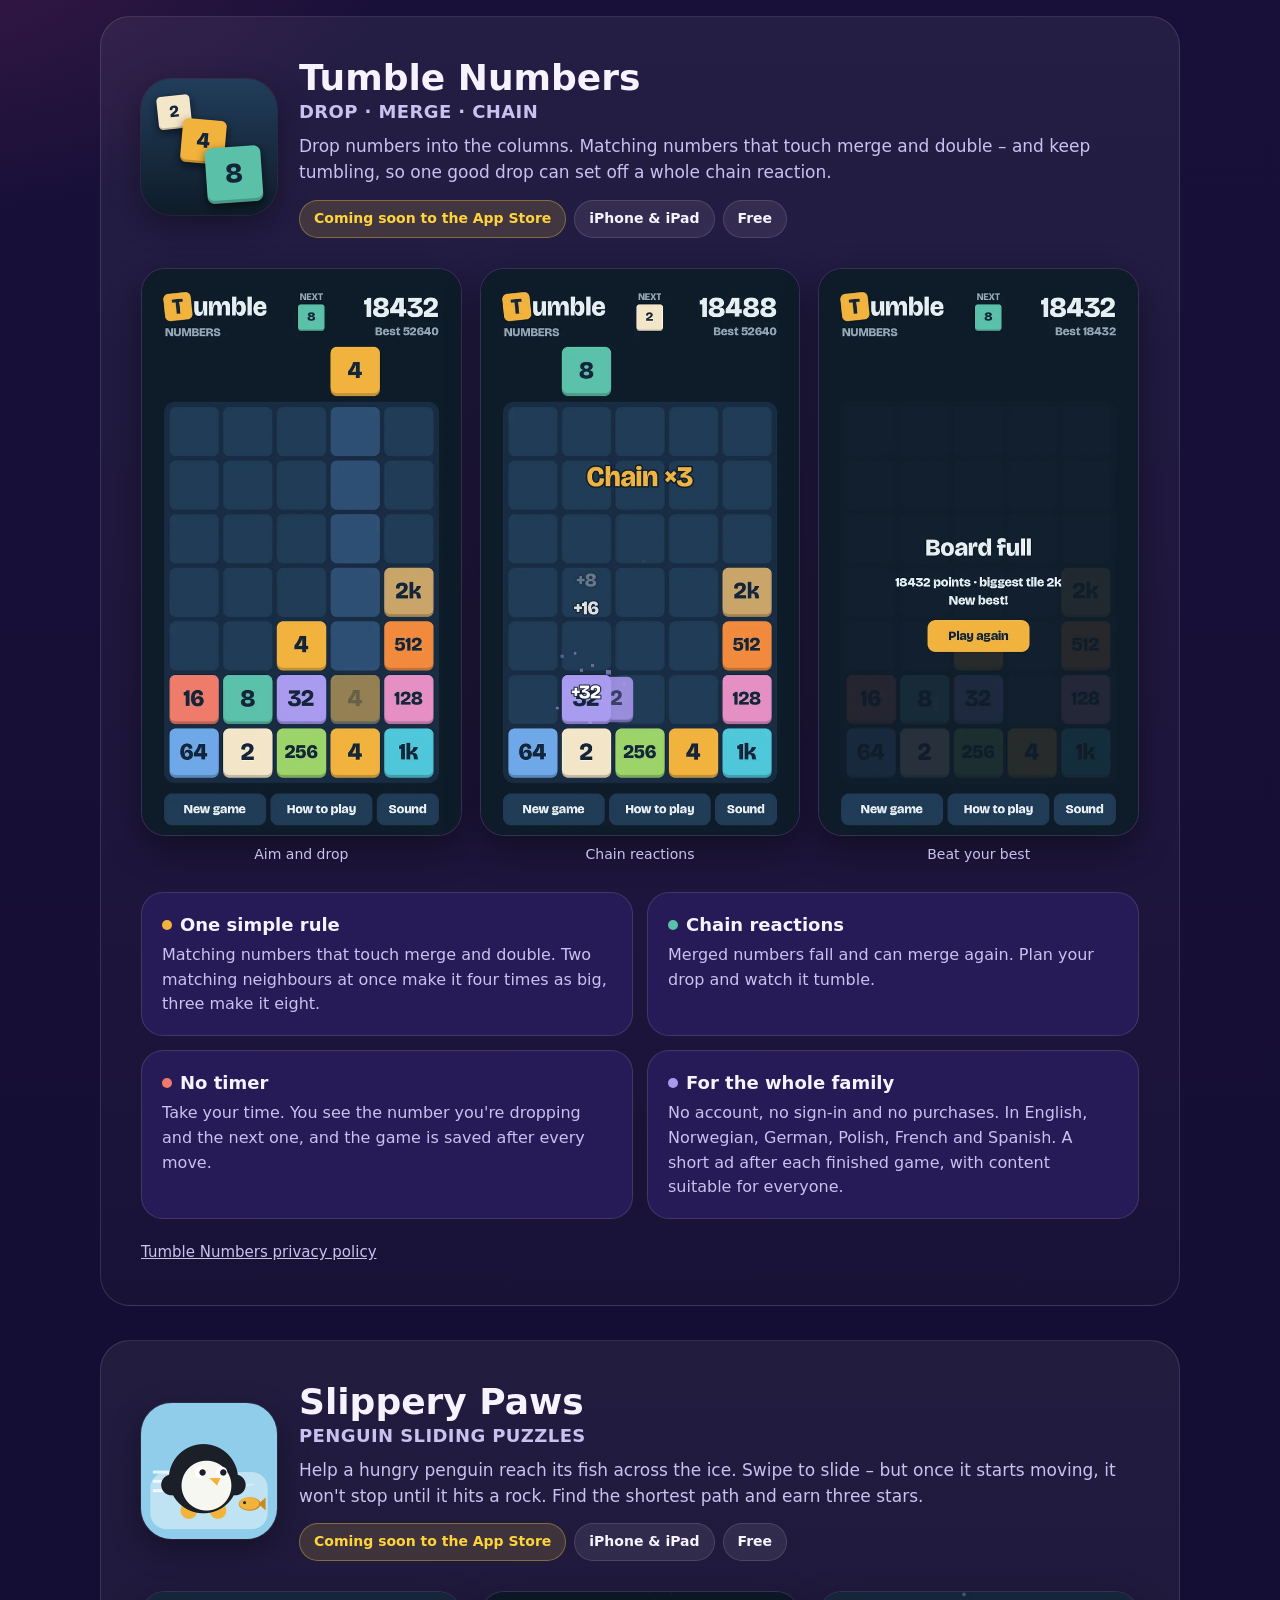
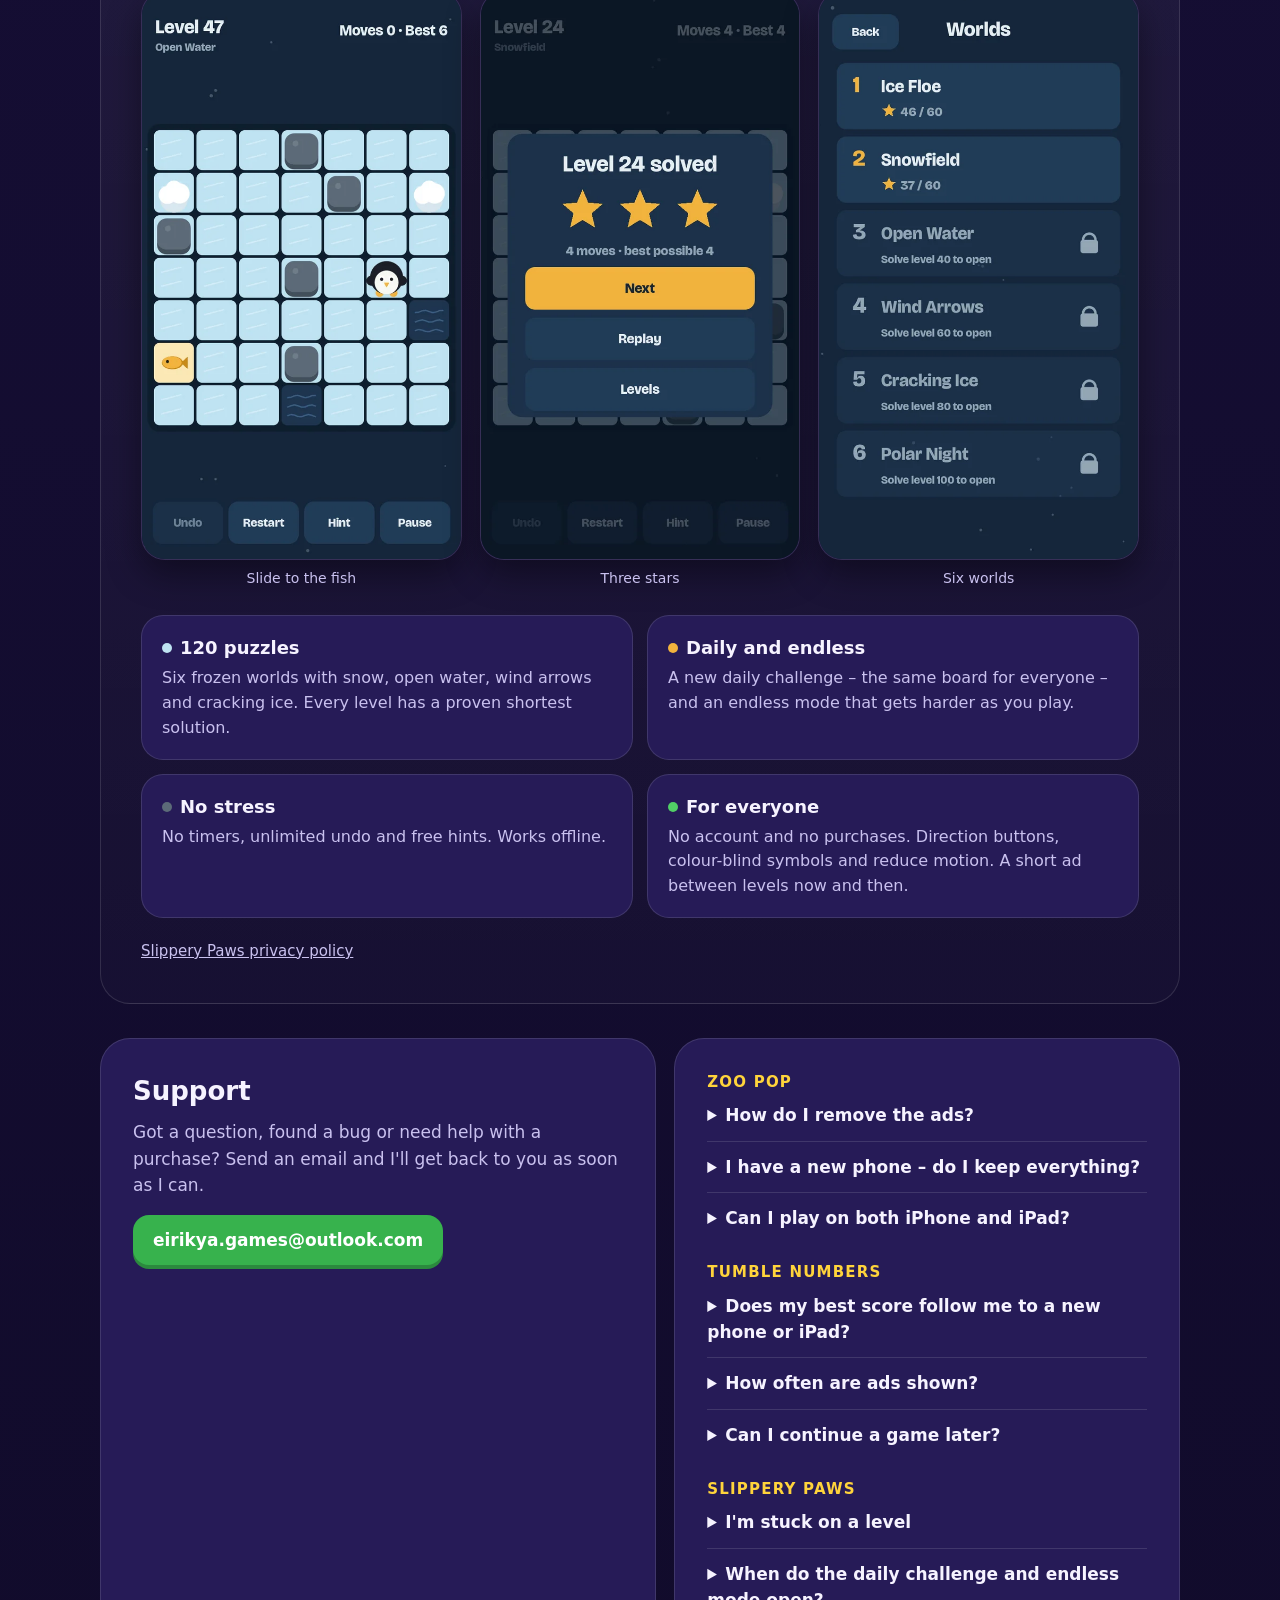
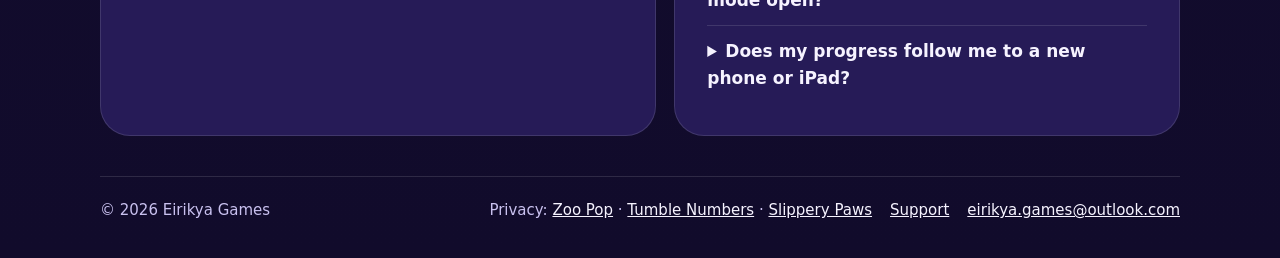
==== commit 8ddf0ff1: "Tumble Numbers: an ad after every finished game; abandoned games only after 6 minutes Co-Authored-By" ====
--- a/index.html
+++ b/index.html
@@ -156,8 +156,8 @@
           </div>
           <div class="feature">
             <h3><span class="dot" style="background:#a99af0"></span><span data-l="nb" lang="nb">For hele familien</span><span data-l="en" lang="en">For the whole family</span></h3>
-            <p data-l="nb" lang="nb">Ingen konto, ingen innlogging og ingen kjøp. På norsk, engelsk, tysk, polsk, fransk og spansk. En kort reklame etter spillene, høyst hvert 6. minutt, med innhold som passer for alle.</p>
-            <p data-l="en" lang="en">No account, no sign-in and no purchases. In English, Norwegian, German, Polish, French and Spanish. A short ad after games, at most every 6 minutes, with content suitable for everyone.</p>
+            <p data-l="nb" lang="nb">Ingen konto, ingen innlogging og ingen kjøp. På norsk, engelsk, tysk, polsk, fransk og spansk. En kort reklame etter hvert ferdige spill, med innhold som passer for alle.</p>
+            <p data-l="en" lang="en">No account, no sign-in and no purchases. In English, Norwegian, German, Polish, French and Spanish. A short ad after each finished game, with content suitable for everyone.</p>
           </div>
         </div>
         <p class="game-links">
@@ -256,7 +256,7 @@
             </details>
             <details>
               <summary>Hvor ofte kommer det reklame?</summary>
-              <p>Etter et spill, men aldri oftere enn hvert 6. minutt. Varer et spill i over 30 minutter, kommer én kort reklamepause som varsles først. Ellers aldri mens du spiller. Spillet har ingen kjøp, heller ikke for å fjerne reklamen.</p>
+              <p>Etter hvert ferdige spill. Avbryter du et spill for å starte et nytt, kommer reklame bare hvis det er minst 6 minutter siden forrige. Varer et spill i over 30 minutter, kommer én kort reklamepause som varsles først. Ellers aldri mens du spiller. Spillet har ingen kjøp, heller ikke for å fjerne reklamen.</p>
             </details>
             <details>
               <summary>Kan jeg fortsette et spill senere?</summary>
@@ -303,7 +303,7 @@
             </details>
             <details>
               <summary>How often are ads shown?</summary>
-              <p>After a game, but never more than once every 6 minutes. If a game lasts more than 30 minutes, there is one short ad break, announced first. Otherwise never while you play. The game has no purchases, including none to remove ads.</p>
+              <p>After each finished game. If you abandon a game to start a new one, an ad is shown only if the previous ad was at least 6 minutes ago. If a game lasts more than 30 minutes, there is one short ad break, announced first. Otherwise never while you play. The game has no purchases, including none to remove ads.</p>
             </details>
             <details>
               <summary>Can I continue a game later?</summary>
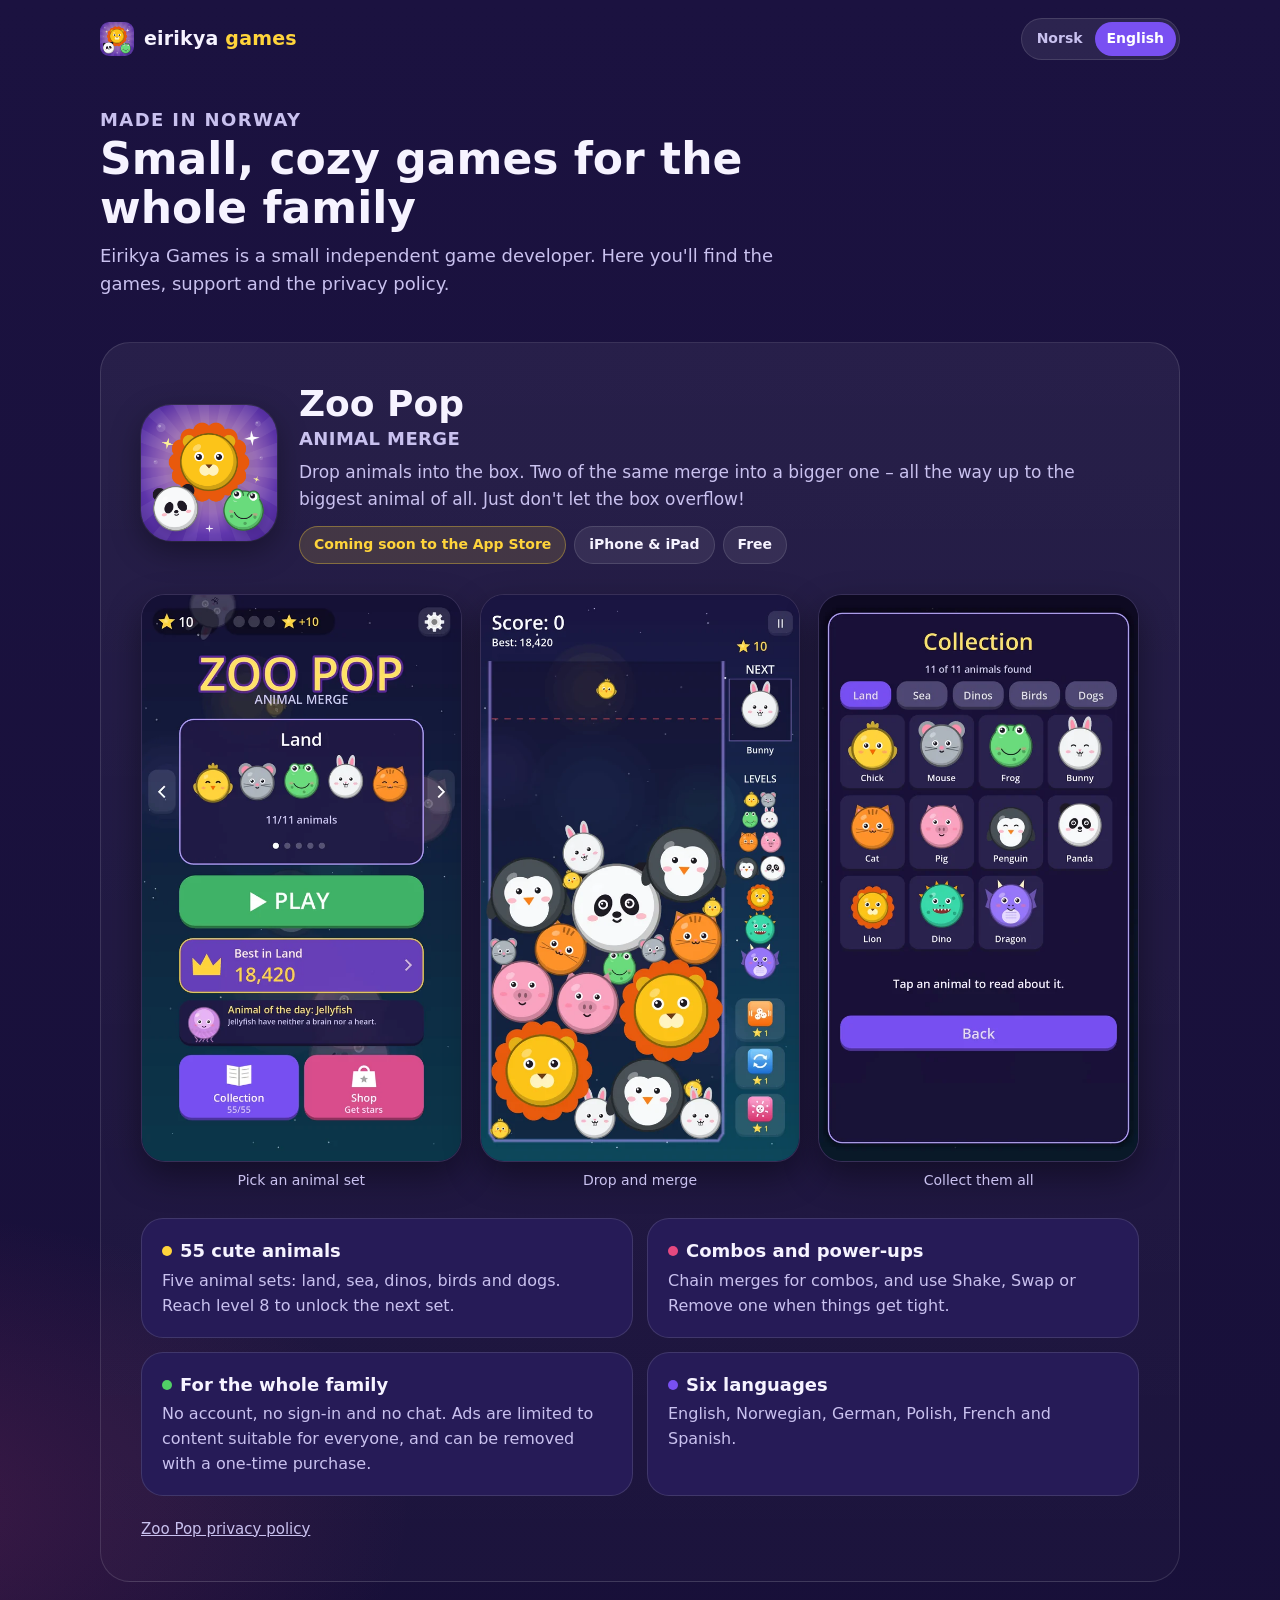
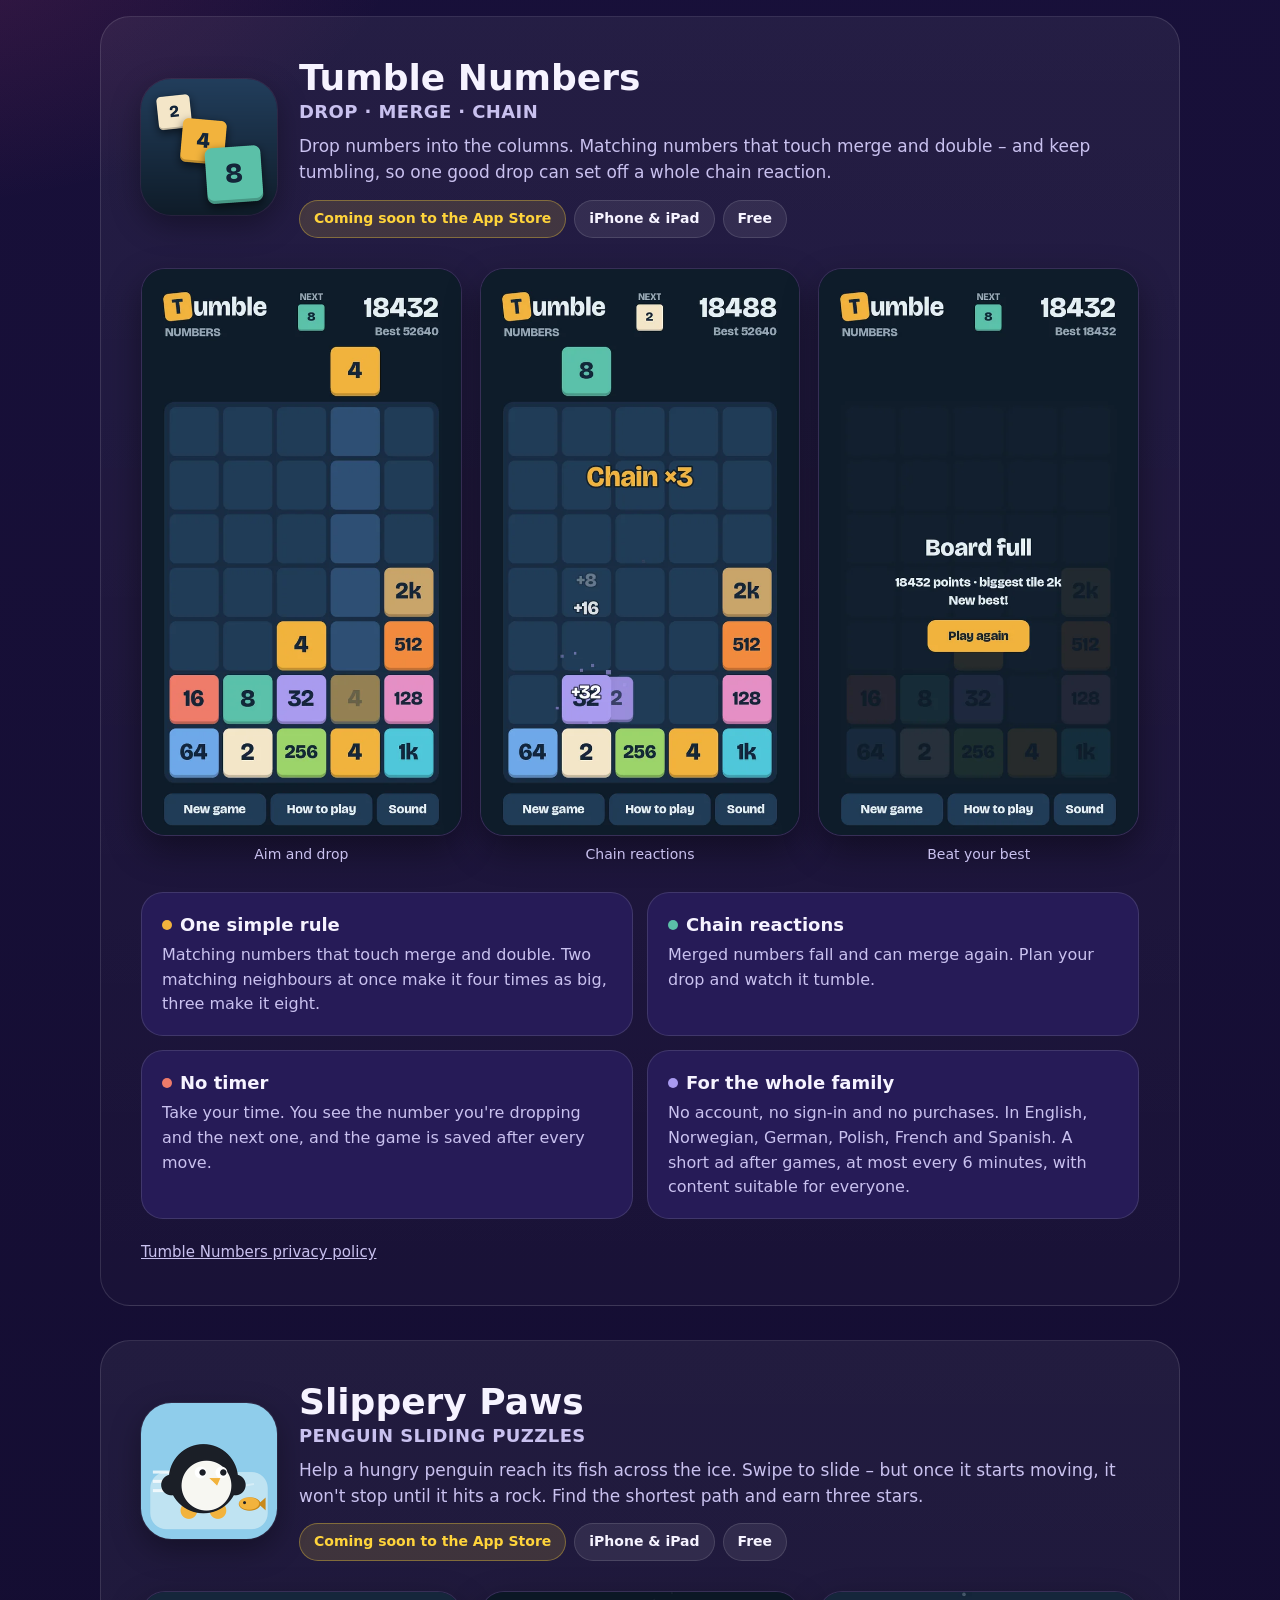
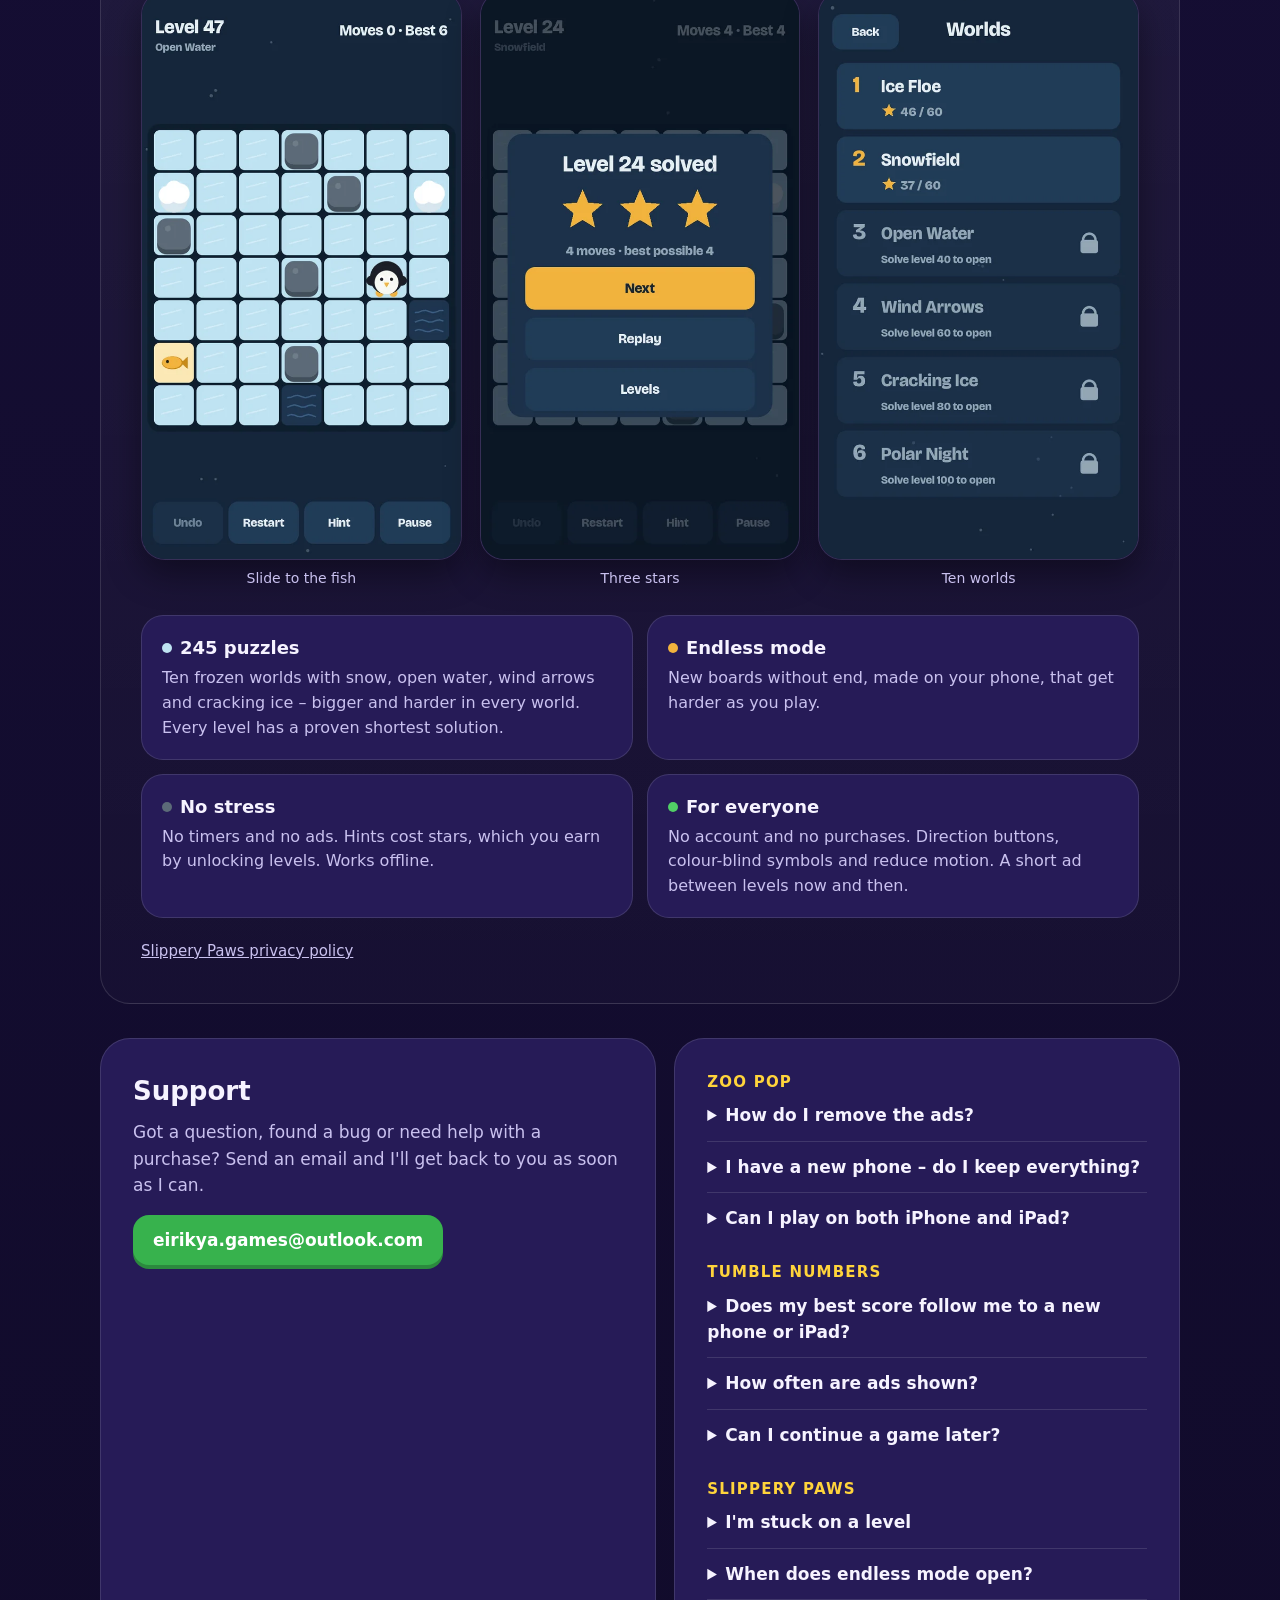
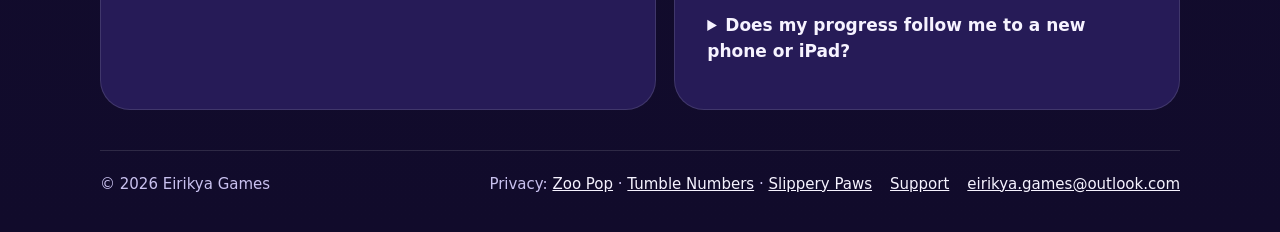
==== commit a0882b99: "Slippery Paws: no ads, star packs, iCloud, ten worlds The privacy policy now says the game has no ad" ====
--- a/index.html
+++ b/index.html
@@ -156,8 +156,8 @@
           </div>
           <div class="feature">
             <h3><span class="dot" style="background:#a99af0"></span><span data-l="nb" lang="nb">For hele familien</span><span data-l="en" lang="en">For the whole family</span></h3>
-            <p data-l="nb" lang="nb">Ingen konto, ingen innlogging og ingen kjøp. På norsk, engelsk, tysk, polsk, fransk og spansk. En kort reklame etter hvert ferdige spill, med innhold som passer for alle.</p>
-            <p data-l="en" lang="en">No account, no sign-in and no purchases. In English, Norwegian, German, Polish, French and Spanish. A short ad after each finished game, with content suitable for everyone.</p>
+            <p data-l="nb" lang="nb">Ingen konto, ingen innlogging og ingen kjøp. På norsk, engelsk, tysk, polsk, fransk og spansk. En kort reklame etter spillene, høyst hvert 6. minutt, med innhold som passer for alle.</p>
+            <p data-l="en" lang="en">No account, no sign-in and no purchases. In English, Norwegian, German, Polish, French and Spanish. A short ad after games, at most every 6 minutes, with content suitable for everyone.</p>
           </div>
         </div>
         <p class="game-links">
@@ -192,26 +192,26 @@
             <figcaption><span data-l="nb" lang="nb">Tre stjerner</span><span data-l="en" lang="en">Three stars</span></figcaption>
           </figure>
           <figure>
-            <img src="img/slippery-paws-worlds.webp" alt="Slippery Paws: six frozen worlds" width="600" height="1067" loading="lazy">
-            <figcaption><span data-l="nb" lang="nb">Seks verdener</span><span data-l="en" lang="en">Six worlds</span></figcaption>
+            <img src="img/slippery-paws-worlds.webp" alt="Slippery Paws: ten frozen worlds" width="600" height="1067" loading="lazy">
+            <figcaption><span data-l="nb" lang="nb">Ti verdener</span><span data-l="en" lang="en">Ten worlds</span></figcaption>
           </figure>
         </div>
 
         <div class="features">
           <div class="feature">
-            <h3><span class="dot" style="background:#bfe3f2"></span><span data-l="nb" lang="nb">120 gåter</span><span data-l="en" lang="en">120 puzzles</span></h3>
-            <p data-l="nb" lang="nb">Seks frosne verdener med snø, råk, vindpiler og sprukken is. Hvert nivå har en bevist korteste løsning.</p>
-            <p data-l="en" lang="en">Six frozen worlds with snow, open water, wind arrows and cracking ice. Every level has a proven shortest solution.</p>
-          </div>
-          <div class="feature">
-            <h3><span class="dot" style="background:#f2b33d"></span><span data-l="nb" lang="nb">Daglig og uendelig</span><span data-l="en" lang="en">Daily and endless</span></h3>
-            <p data-l="nb" lang="nb">En ny daglig utfordring – samme brett for alle – og en uendelig modus som blir vanskeligere jo mer du spiller.</p>
-            <p data-l="en" lang="en">A new daily challenge – the same board for everyone – and an endless mode that gets harder as you play.</p>
+            <h3><span class="dot" style="background:#bfe3f2"></span><span data-l="nb" lang="nb">245 gåter</span><span data-l="en" lang="en">245 puzzles</span></h3>
+            <p data-l="nb" lang="nb">Ti frosne verdener med snø, råk, vindpiler og sprukken is – større og vanskeligere for hver verden. Hvert nivå har en bevist korteste løsning.</p>
+            <p data-l="en" lang="en">Ten frozen worlds with snow, open water, wind arrows and cracking ice – bigger and harder in every world. Every level has a proven shortest solution.</p>
+          </div>
+          <div class="feature">
+            <h3><span class="dot" style="background:#f2b33d"></span><span data-l="nb" lang="nb">Uendelig modus</span><span data-l="en" lang="en">Endless mode</span></h3>
+            <p data-l="nb" lang="nb">Nye brett uten slutt, laget på telefonen, som blir vanskeligere jo mer du spiller.</p>
+            <p data-l="en" lang="en">New boards without end, made on your phone, that get harder as you play.</p>
           </div>
           <div class="feature">
             <h3><span class="dot" style="background:#5c6b78"></span><span data-l="nb" lang="nb">Ingen stress</span><span data-l="en" lang="en">No stress</span></h3>
-            <p data-l="nb" lang="nb">Ingen klokke, ubegrenset angre og gratis hint. Spillet virker uten nett.</p>
-            <p data-l="en" lang="en">No timers, unlimited undo and free hints. Works offline.</p>
+            <p data-l="nb" lang="nb">Ingen klokke og ingen reklame. Hint koster stjerner, som du får når du låser opp nivåer. Spillet virker uten nett.</p>
+            <p data-l="en" lang="en">No timers and no ads. Hints cost stars, which you earn by unlocking levels. Works offline.</p>
           </div>
           <div class="feature">
             <h3><span class="dot" style="background:#51cf66"></span><span data-l="nb" lang="nb">For alle</span><span data-l="en" lang="en">For everyone</span></h3>
@@ -256,7 +256,7 @@
             </details>
             <details>
               <summary>Hvor ofte kommer det reklame?</summary>
-              <p>Etter hvert ferdige spill. Avbryter du et spill for å starte et nytt, kommer reklame bare hvis det er minst 6 minutter siden forrige. Varer et spill i over 30 minutter, kommer én kort reklamepause som varsles først. Ellers aldri mens du spiller. Spillet har ingen kjøp, heller ikke for å fjerne reklamen.</p>
+              <p>Etter et spill, men aldri oftere enn hvert 6. minutt. Varer et spill i over 30 minutter, kommer én kort reklamepause som varsles først. Ellers aldri mens du spiller. Spillet har ingen kjøp, heller ikke for å fjerne reklamen.</p>
             </details>
             <details>
               <summary>Kan jeg fortsette et spill senere?</summary>
@@ -267,15 +267,15 @@
             <h3>Slippery Paws</h3>
             <details>
               <summary>Jeg står fast på et nivå</summary>
-              <p>Trykk «Hint» – det er gratis og viser neste trekk på den korteste veien. Sier hintet «Try restarting», har sprukken is stengt veien: trykk «Restart».</p>
-            </details>
-            <details>
-              <summary>Når åpner daglig utfordring og uendelig modus?</summary>
-              <p>Etter at du har løst nivå 10. Den daglige utfordringen er den samme for alle, og bare første forsøk teller.</p>
+              <p>Trykk «Hint» – det viser neste trekk på den korteste veien og koster én stjerne. Du får 3 stjerner for hvert nivå du låser opp, og kan kjøpe flere. Sier hintet «Try restarting», har sprukken is stengt veien: trykk «Restart» (da trekkes ingen stjerne).</p>
+            </details>
+            <details>
+              <summary>Når åpner uendelig modus?</summary>
+              <p>Etter at du har løst nivå 10.</p>
             </details>
             <details>
               <summary>Følger fremdriften med til en ny telefon eller iPad?</summary>
-              <p>Nei, fremdriften lagres bare på enheten du spiller på.</p>
+              <p>Ja, når du er logget inn i iCloud med samme Apple-konto: løste nivåer og stjernene (også kjøpte) følger med.</p>
             </details>
             </div>
           </div>
@@ -303,7 +303,7 @@
             </details>
             <details>
               <summary>How often are ads shown?</summary>
-              <p>After each finished game. If you abandon a game to start a new one, an ad is shown only if the previous ad was at least 6 minutes ago. If a game lasts more than 30 minutes, there is one short ad break, announced first. Otherwise never while you play. The game has no purchases, including none to remove ads.</p>
+              <p>After a game, but never more than once every 6 minutes. If a game lasts more than 30 minutes, there is one short ad break, announced first. Otherwise never while you play. The game has no purchases, including none to remove ads.</p>
             </details>
             <details>
               <summary>Can I continue a game later?</summary>
@@ -314,15 +314,15 @@
             <h3>Slippery Paws</h3>
             <details>
               <summary>I'm stuck on a level</summary>
-              <p>Tap “Hint” – it's free and shows the next move on the shortest path. If the hint says “Try restarting”, cracked ice has closed the way: tap “Restart”.</p>
-            </details>
-            <details>
-              <summary>When do the daily challenge and endless mode open?</summary>
-              <p>After you solve level 10. The daily challenge is the same for everyone, and only your first try counts.</p>
+              <p>Tap “Hint” – it shows the next move on the shortest path and costs one star. You get 3 stars for every level you unlock, and you can buy more. If the hint says “Try restarting”, cracked ice has closed the way: tap “Restart” (no star is used).</p>
+            </details>
+            <details>
+              <summary>When does endless mode open?</summary>
+              <p>After you solve level 10.</p>
             </details>
             <details>
               <summary>Does my progress follow me to a new phone or iPad?</summary>
-              <p>No, your progress is stored only on the device you play on.</p>
+              <p>Yes, when you are signed in to iCloud with the same Apple Account: solved levels and your stars (also bought ones) come along.</p>
             </details>
             </div>
           </div>
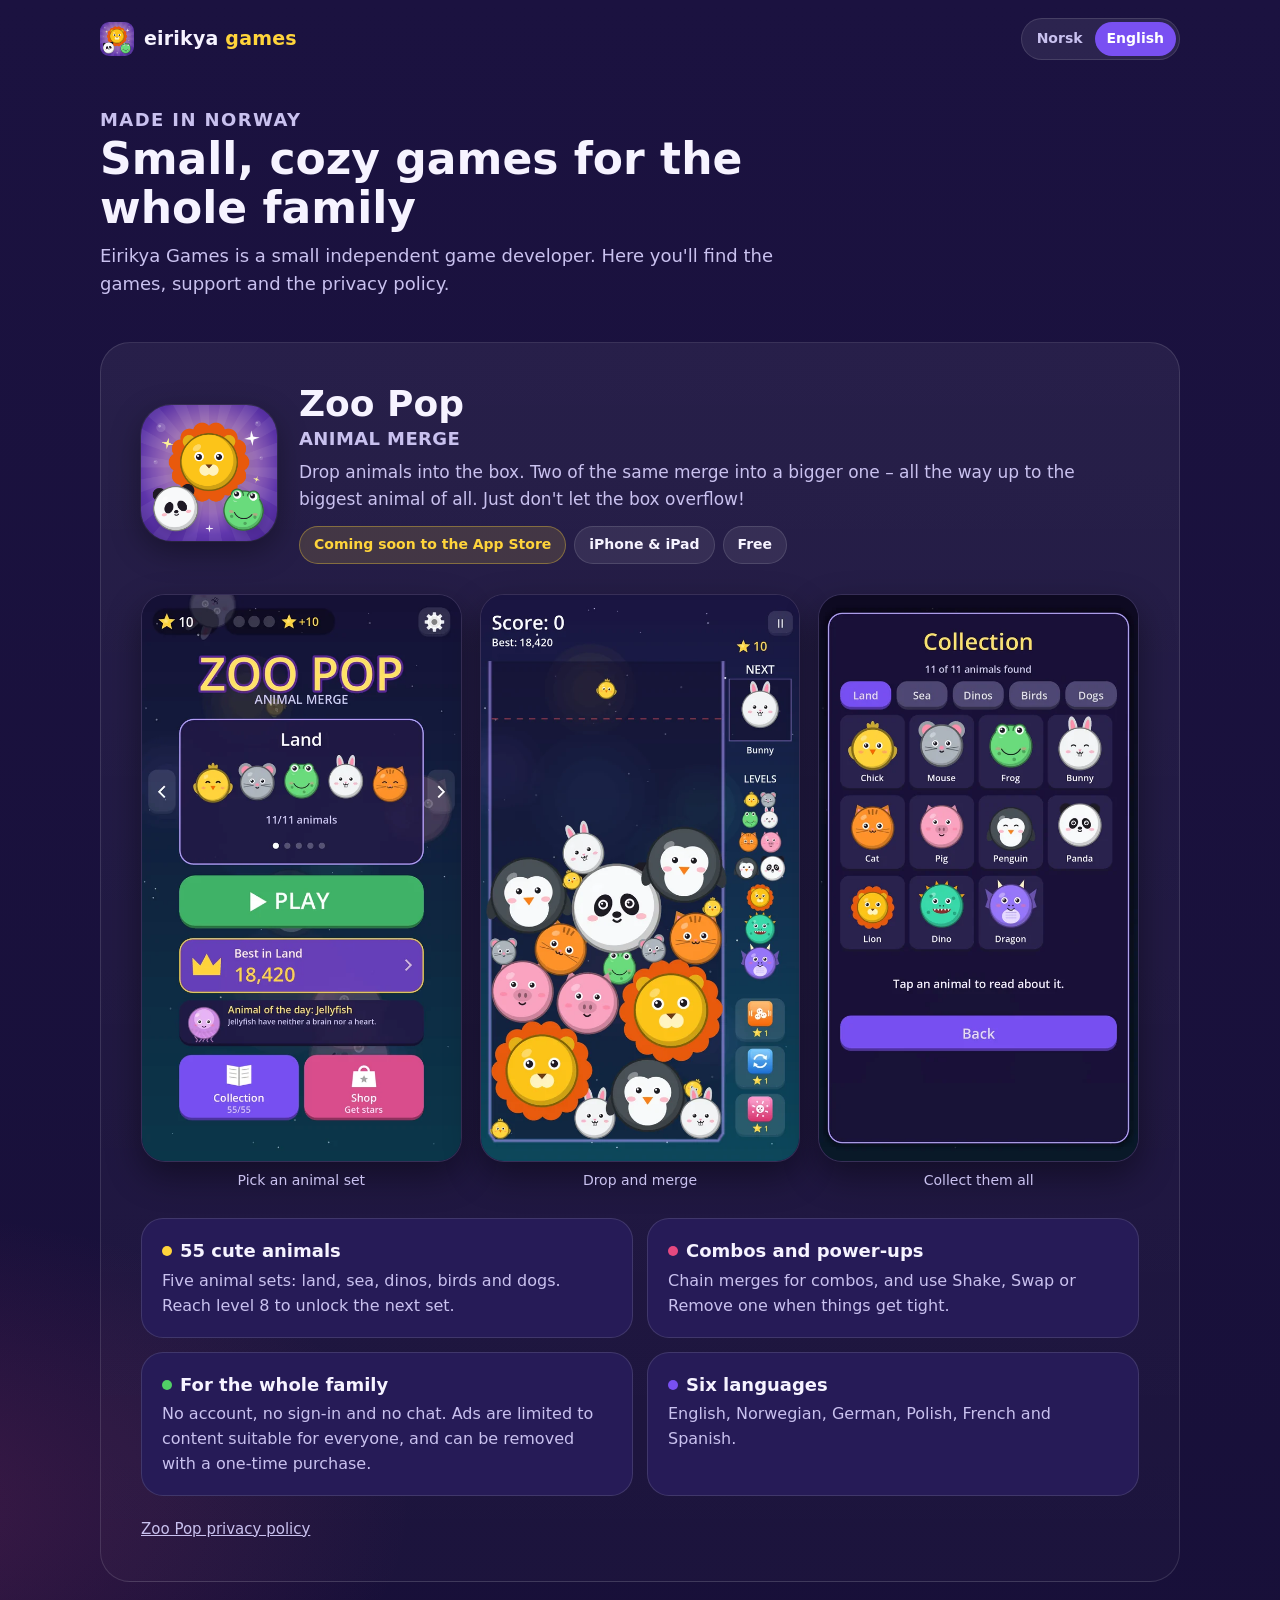
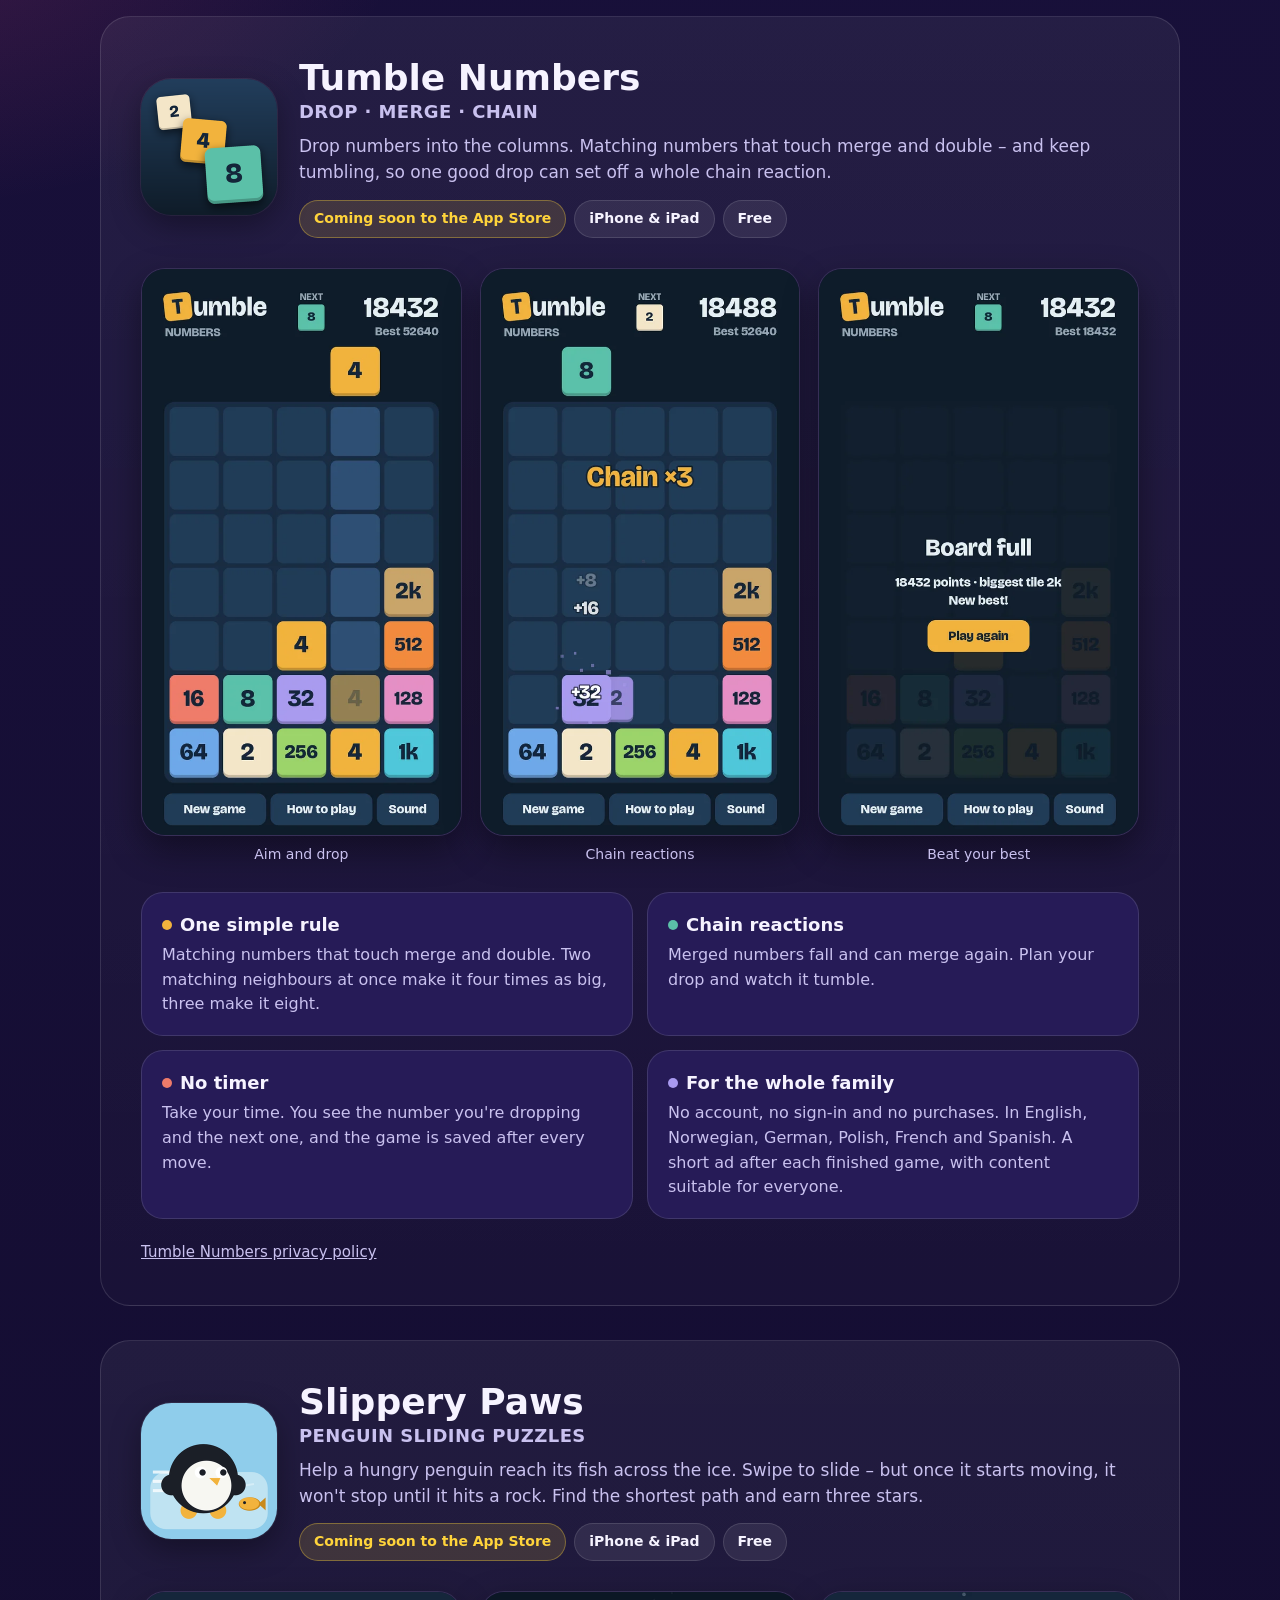
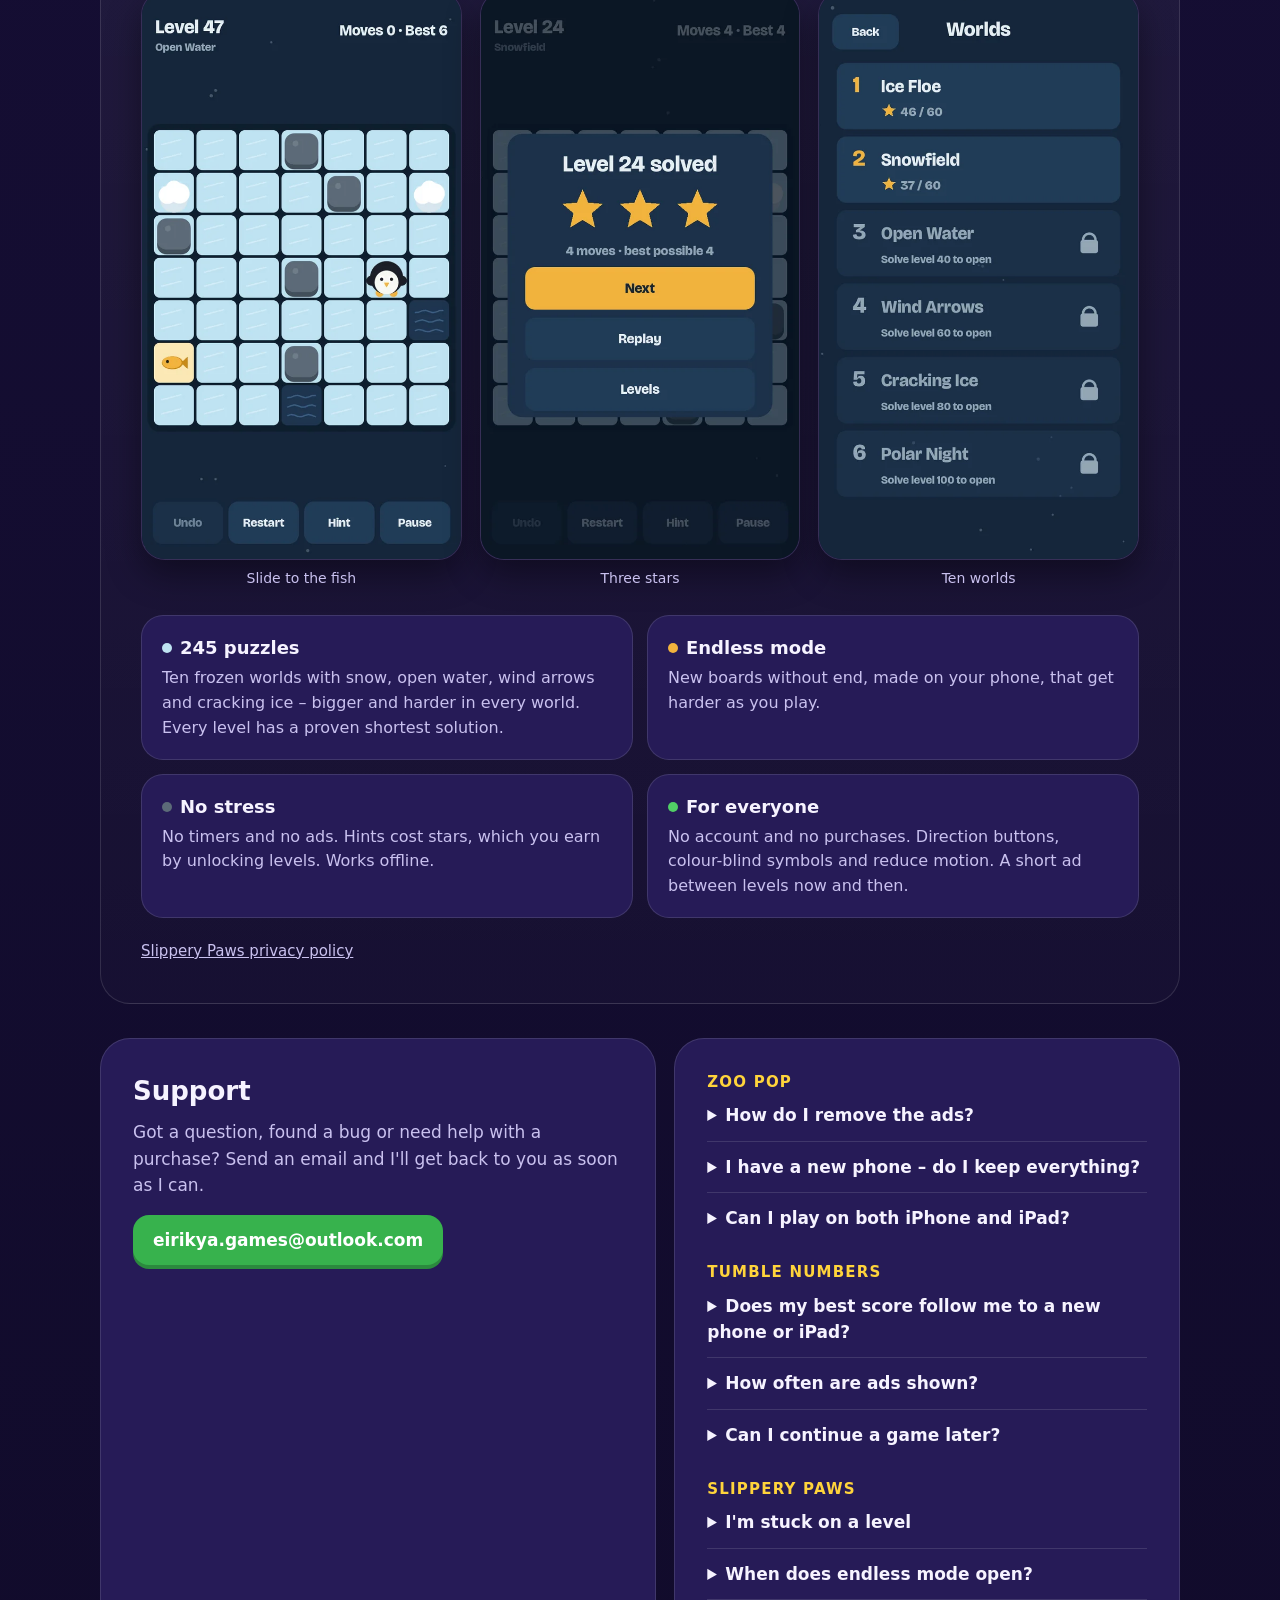
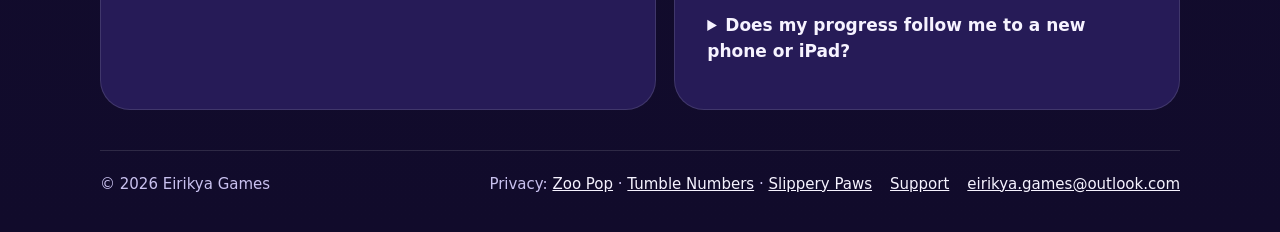
==== commit ea90decb: "Merge pull request #8 from eirikya/fix/slippery-paws-uten-reklame Slippery Paws: no ads, star packs," ====
--- a/index.html
+++ b/index.html
@@ -156,8 +156,8 @@
           </div>
           <div class="feature">
             <h3><span class="dot" style="background:#a99af0"></span><span data-l="nb" lang="nb">For hele familien</span><span data-l="en" lang="en">For the whole family</span></h3>
-            <p data-l="nb" lang="nb">Ingen konto, ingen innlogging og ingen kjøp. På norsk, engelsk, tysk, polsk, fransk og spansk. En kort reklame etter spillene, høyst hvert 6. minutt, med innhold som passer for alle.</p>
-            <p data-l="en" lang="en">No account, no sign-in and no purchases. In English, Norwegian, German, Polish, French and Spanish. A short ad after games, at most every 6 minutes, with content suitable for everyone.</p>
+            <p data-l="nb" lang="nb">Ingen konto, ingen innlogging og ingen kjøp. På norsk, engelsk, tysk, polsk, fransk og spansk. En kort reklame etter hvert ferdige spill, med innhold som passer for alle.</p>
+            <p data-l="en" lang="en">No account, no sign-in and no purchases. In English, Norwegian, German, Polish, French and Spanish. A short ad after each finished game, with content suitable for everyone.</p>
           </div>
         </div>
         <p class="game-links">
@@ -256,7 +256,7 @@
             </details>
             <details>
               <summary>Hvor ofte kommer det reklame?</summary>
-              <p>Etter et spill, men aldri oftere enn hvert 6. minutt. Varer et spill i over 30 minutter, kommer én kort reklamepause som varsles først. Ellers aldri mens du spiller. Spillet har ingen kjøp, heller ikke for å fjerne reklamen.</p>
+              <p>Etter hvert ferdige spill. Avbryter du et spill for å starte et nytt, kommer reklame bare hvis det er minst 6 minutter siden forrige. Varer et spill i over 30 minutter, kommer én kort reklamepause som varsles først. Ellers aldri mens du spiller. Spillet har ingen kjøp, heller ikke for å fjerne reklamen.</p>
             </details>
             <details>
               <summary>Kan jeg fortsette et spill senere?</summary>
@@ -303,7 +303,7 @@
             </details>
             <details>
               <summary>How often are ads shown?</summary>
-              <p>After a game, but never more than once every 6 minutes. If a game lasts more than 30 minutes, there is one short ad break, announced first. Otherwise never while you play. The game has no purchases, including none to remove ads.</p>
+              <p>After each finished game. If you abandon a game to start a new one, an ad is shown only if the previous ad was at least 6 minutes ago. If a game lasts more than 30 minutes, there is one short ad break, announced first. Otherwise never while you play. The game has no purchases, including none to remove ads.</p>
             </details>
             <details>
               <summary>Can I continue a game later?</summary>
